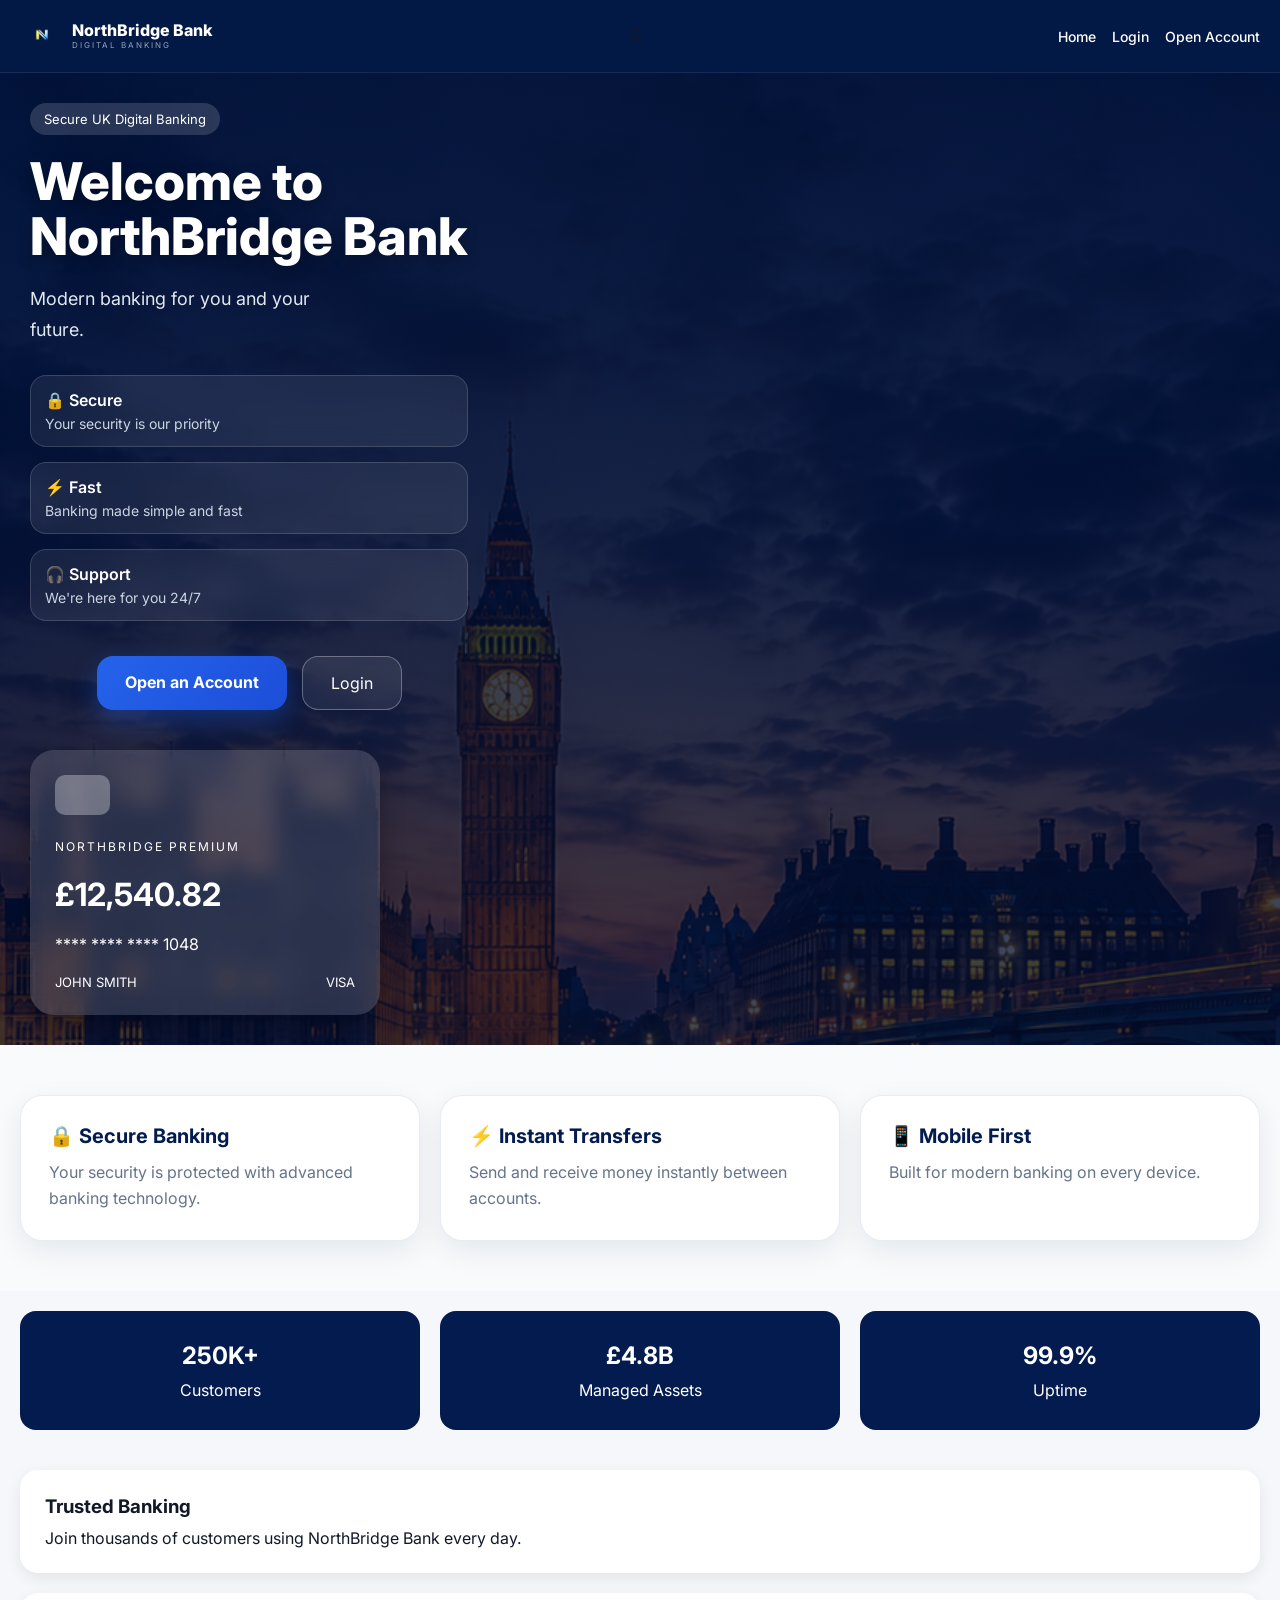
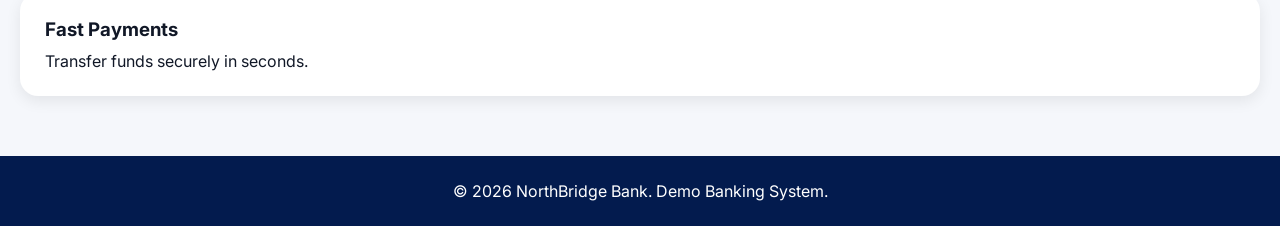
==== index.html @ 13458c26 "Update index.html" ====
<!DOCTYPE html>
<html lang="en">
<head>
    <meta charset="UTF-8">
    <meta name="viewport" content="width=device-width, initial-scale=1.0">
    <title>NorthBridge Bank</title>

    <link rel="preconnect" href="https://fonts.googleapis.com">
    <link rel="preconnect" href="https://fonts.gstatic.com" crossorigin>
    <link href="https://fonts.googleapis.com/css2?family=Inter:wght@300;400;500;600;700;800&display=swap" rel="stylesheet">

    <link rel="stylesheet" href="style.css">
</head>
<body>

<header>
    <nav class="navbar">

    <div class="logo-container">

        <img src="northbridge-icon.PNG" alt="NorthBridge Bank">

        <div class="logo-text">
            <h2>NorthBridge Bank</h2>
            <p>Digital Banking</p>
        </div>

    </div>

    <div class="menu-toggle" onclick="toggleMenu()">

    ☰
</div>

<div class="nav-links">
    <a href="index.html">Home</a>
    <a href="login.html">Login</a>
    <a href="register.html">Open Account</a>
</div>

</nav>
</header>

<section class="hero">

    <div class="hero-content">

    <span class="hero-badge">
        Secure UK Digital Banking
    </span>

    <h1>
        Welcome to<br>
        NorthBridge Bank
    </h1>

    <p>
        Modern banking for you and your future.
    </p>

    <div class="feature-list">

        <div class="feature-item">
            🔒 Secure
            <span>Your security is our priority</span>
        </div>

        <div class="feature-item">
            ⚡ Fast
            <span>Banking made simple and fast</span>
        </div>

        <div class="feature-item">
            🎧 Support
            <span>We're here for you 24/7</span>
        </div>

    </div>

    <div class="hero-buttons">

        <a href="register.html" class="btn-primary">
            Open an Account
        </a>

        <a href="login.html" class="btn-secondary">
            Login
        </a>

    </div>

</div>

    <div class="bank-card-preview">

    <div class="chip"></div>

    <span class="card-type">
        NORTHBRIDGE PREMIUM
    </span>

    <h3>£12,540.82</h3>

    <p>**** **** **** 1048</p>

    <div class="card-bottom">
        <span>JOHN SMITH</span>
        <span>VISA</span>
    </div>

</div>

</section>

<section class="features">

    <div class="card">
        <h3>🔒 Secure Banking</h3>
        <p>Your security is protected with advanced banking technology.</p>
    </div>

    <div class="card">
        <h3>⚡ Instant Transfers</h3>
        <p>Send and receive money instantly between accounts.</p>
    </div>

    <div class="card">
        <h3>📱 Mobile First</h3>
        <p>Built for modern banking on every device.</p>
    </div>

</section>

<section class="stats">

    <div class="stat-box">
        <h2>250K+</h2>
        <p>Customers</p>
    </div>

    <div class="stat-box">
        <h2>£4.8B</h2>
        <p>Managed Assets</p>
    </div>

    <div class="stat-box">
        <h2>99.9%</h2>
        <p>Uptime</p>
    </div>

</section>

<section class="trust-section">

    <div class="trust-card">
        <h3>Trusted Banking</h3>
        <p>
            Join thousands of customers using
            NorthBridge Bank every day.
        </p>
    </div>

    <div class="trust-card">
        <h3>Fast Payments</h3>
        <p>
            Transfer funds securely in seconds.
        </p>
    </div>

</section>

<footer>
    <p>© 2026 NorthBridge Bank. Demo Banking System.</p>
</footer>

    <script>
function toggleMenu() {
    document.querySelector('.nav-links')
        .classList.toggle('active');
}
</script>
</body>
</html>
---- style.css ----
*{
    margin:0;
    padding:0;
    box-sizing:border-box;
    font-family:'Inter', sans-serif;
}

body{
    background:#f5f7fb;
    color:#111827;
}

/* NAVBAR */

.navbar{
    display:flex;
    justify-content:space-between;
    align-items:center;
    padding:14px 20px;
    background:#021845;
    border-bottom:1px solid rgba(255,255,255,.08);
}

.logo-container{
    display:flex;
    align-items:center;
    gap:8px;
}

.logo-container img{
    width:44px;
    height:44px;
    object-fit:contain;
    display:block;
    flex-shrink:0;
}

.logo-text{
    display:flex;
    flex-direction:column;
}

.logo-text h2{
    color:white;
    font-size:16px;
    font-weight:800;
    margin:0;
    line-height:1;
    white-space:nowrap;
}

.logo-text p{
    color:#94a3b8;
    font-size:8px;
    letter-spacing:2px;
    text-transform:uppercase;
    margin-top:2px;
}

.nav-links{
    display:flex;
    gap:16px;
}

.nav-links a{
    color:white;
    text-decoration:none;
    font-size:14px;
    font-weight:500;
}

/* MOBILE */

@media (max-width:768px){

    .navbar{
        flex-direction:row;
        justify-content:space-between;
        align-items:center;
        padding:12px 14px;
    }

    .logo-container{
        gap:8px;
    }

    .logo-container img{
        width:40px;
        height:40px;
    }

    .logo-text h2{
        font-size:16px;
        white-space:nowrap;
        line-height:1;
    }

    .logo-text p{
        display:none;
    }

    .nav-links{
        gap:12px;
    }

    .nav-links a{
        font-size:13px;
    }

    .hero-content h1{
        font-size:32px;
    }

    .hero-buttons{
        flex-direction:column;
    }

    .btn-primary,
    .btn-secondary{
        width:100%;
    }
}

/* HERO */

.hero{
    min-height:100vh;

    background:
    linear-gradient(
        rgba(2,12,45,.82),
        rgba(2,12,45,.75)
    ),
    url("london-bg.PNG");

    background-size:cover;
    background-position:center;
    background-repeat:no-repeat;

    display:flex;
    flex-direction:column;
    justify-content:center;
    align-items:flex-start;

    padding:30px;

    position:relative;
}

.hero-content{
    max-width:600px;
}

.hero-content h1{
    color:white;
    font-size:52px;
    line-height:1.05;
    font-weight:800;
    margin-bottom:20px;
    text-shadow:0 4px 15px rgba(0,0,0,.3);
}

.hero-content p{
    color:#e2e8f0;
    font-size:18px;
    line-height:1.7;
    max-width:320px;
    margin-bottom:30px;
}

.hero-buttons{
    display:flex;
    justify-content:center;
    gap:15px;
}

.btn-primary{
    background:linear-gradient(
        135deg,
        #2563eb,
        #1d4ed8
    );

    color:white;
    text-decoration:none;

    padding:16px 28px;

    border-radius:16px;

    font-weight:700;

    box-shadow:
    0 10px 25px rgba(37,99,235,.35);
}

.btn-secondary{
    border:1px solid rgba(255,255,255,.3);

    backdrop-filter:blur(12px);

    background:rgba(255,255,255,.08);

    color:white;

    text-decoration:none;

    padding:16px 28px;

    border-radius:16px;
}

/* FEATURES */

.features{
    display:grid;
    grid-template-columns:repeat(auto-fit,minmax(250px,1fr));
    gap:20px;
    padding:50px 20px;
    background:#f8fafc;
}

.card{
    background:white;
    padding:28px;
    border-radius:22px;

    box-shadow:
    0 10px 30px rgba(15,23,42,.08);

    transition:all .3s ease;

    border:1px solid rgba(226,232,240,.8);
}

.card:hover{
    transform:translateY(-6px);

    box-shadow:
    0 20px 40px rgba(15,23,42,.12);
}

.card h3{
    margin-bottom:12px;
    font-size:20px;
    color:#031b4e;
}

.card p{
    color:#64748b;
    line-height:1.6;
}

/* STATS */

.stats{
    display:grid;
    grid-template-columns:repeat(auto-fit,minmax(180px,1fr));
    gap:20px;
    padding:20px;
}

.stat-box{
    background:#031b4e;
    color:white;
    text-align:center;
    padding:30px;
    border-radius:16px;
}

.stat-box h2{
    margin-bottom:10px;
}

/* FOOTER */

footer{
    margin-top:40px;
    text-align:center;
    padding:25px;
    background:#031b4e;
    color:white;
}

/* MOBILE */

@media(max-width:768px){

    .hero-content h1{
        font-size:32px;
    }

    .hero-buttons{
        flex-direction:column;
    }

    .btn-primary,
    .btn-secondary{
        width:100%;
    }

    .nav-links{
        gap:18px;
    }

    .nav-links a{
        font-size:14px;
    }
}
/* LOGIN PAGE */

.login-page{
    min-height:100vh;
    background:linear-gradient(
        180deg,
        #031b4e 0%,
        #082567 100%
    );
    padding:30px 20px;
}

.brand-section{
    color:white;
    margin-top:40px;
    margin-bottom:40px;
}

.brand-section h1{
    font-size:38px;
    font-weight:700;
}

.brand-section p{
    margin-top:10px;
    color:#cbd5e1;
}

.login-card{
    background:white;
    border-radius:30px 30px 0 0;
    padding:30px;
    min-height:70vh;
}

.login-card h2{
    font-size:30px;
    margin-bottom:5px;
}

.login-card span{
    color:#64748b;
}

.input-box{
    margin-top:25px;
}

.input-box label{
    display:block;
    margin-bottom:8px;
    font-weight:600;
}

.input-box input{
    width:100%;
    padding:15px;
    border:1px solid #dbeafe;
    border-radius:14px;
    font-size:15px;
}

.input-box input:focus{
    outline:none;
    border-color:#2563eb;
}

.forgot-link{
    display:block;
    text-align:right;
    margin-top:12px;
    text-decoration:none;
    color:#2563eb;
    font-size:14px;
}

button{
    width:100%;
    margin-top:25px;
    padding:16px;
    border:none;
    border-radius:14px;
    background:#031b4e;
    color:white;
    font-size:16px;
    font-weight:600;
}

.divider{
    text-align:center;
    margin:25px 0;
    color:#94a3b8;
}

.create-account{
    display:block;
    text-align:center;
    text-decoration:none;
    border:2px solid #031b4e;
    color:#031b4e;
    padding:15px;
    border-radius:14px;
    font-weight:600;
}
/* REGISTER PAGE */

.register-page{
    min-height:100vh;
    background:linear-gradient(
        180deg,
        #031b4e 0%,
        #082567 100%
    );
    padding:25px;
}

.register-header{
    color:white;
    margin-top:40px;
    margin-bottom:30px;
}

.register-header h1{
    font-size:34px;
    margin-bottom:10px;
}

.register-header p{
    color:#cbd5e1;
}

.register-card{
    background:white;
    border-radius:30px 30px 0 0;
    padding:30px;
}

.steps{
    display:flex;
    align-items:center;
    justify-content:center;
    margin-bottom:30px;
}

.step{
    width:38px;
    height:38px;
    border-radius:50%;
    border:2px solid #cbd5e1;
    display:flex;
    align-items:center;
    justify-content:center;
    font-weight:600;
    color:#64748b;
}

.step.active{
    background:#031b4e;
    color:white;
    border:none;
}

.line{
    width:40px;
    height:2px;
    background:#cbd5e1;
}

.register-card h2{
    margin-bottom:25px;
}

.register-card .input-box{
    margin-bottom:18px;
}

.register-card .input-box label{
    display:block;
    margin-bottom:8px;
    font-weight:600;
}

.register-card .input-box input{
    width:100%;
    padding:15px;
    border:1px solid #dbeafe;
    border-radius:14px;
    font-size:15px;
}

.register-card .input-box input:focus{
    outline:none;
    border-color:#2563eb;
}

.register-card button{
    width:100%;
    padding:16px;
    border:none;
    border-radius:14px;
    background:#031b4e;
    color:white;
    font-size:16px;
    font-weight:600;
    margin-top:10px;
}

.secure-box{
    margin-top:20px;
    padding:15px;
    background:#eff6ff;
    border-radius:12px;
    color:#1e40af;
    font-size:14px;
}

.login-link{
    text-align:center;
    margin-top:25px;
}

.login-link a{
    color:#031b4e;
    text-decoration:none;
    font-weight:600;
}
/* DASHBOARD */

.dashboard{
    min-height:100vh;
    background:#f5f7fb;
    padding:20px;
}

.top-bar{
    display:flex;
    justify-content:space-between;
    align-items:center;
    margin-bottom:25px;
}

.welcome{
    color:#64748b;
    font-size:14px;
}

.profile{
    width:50px;
    height:50px;
    border-radius:50%;
    background:#031b4e;
    color:white;
    display:flex;
    align-items:center;
    justify-content:center;
    font-weight:bold;
}

.balance-card{
    background:linear-gradient(
        135deg,
        #031b4e,
        #0b3d91
    );
    color:white;
    padding:25px;
    border-radius:24px;
    margin-bottom:25px;
    box-shadow:0 10px 25px rgba(0,0,0,0.15);
}

.balance-card p{
    opacity:0.8;
}

.balance-card h1{
    margin:10px 0;
    font-size:38px;
}

.balance-card span{
    opacity:0.8;
}

.actions{
    display:grid;
    grid-template-columns:repeat(4,1fr);
    gap:12px;
    margin-bottom:30px;
}

.action-card{
    background:white;
    border-radius:18px;
    padding:15px;
    text-align:center;
    box-shadow:0 4px 12px rgba(0,0,0,0.08);
    font-size:22px;
}

.action-card p{
    margin-top:8px;
    font-size:12px;
}

.section-title{
    margin-bottom:15px;
}

.transaction{
    background:white;
    padding:18px;
    border-radius:18px;
    display:flex;
    justify-content:space-between;
    align-items:center;
    margin-bottom:12px;
    box-shadow:0 4px 12px rgba(0,0,0,0.05);
}

.transaction span{
    color:#64748b;
    font-size:13px;
}

.positive{
    color:#16a34a;
    font-weight:700;
}

.negative{
    color:#dc2626;
    font-weight:700;
}

.insight-card{
    background:white;
    padding:20px;
    border-radius:18px;
    margin-top:10px;
    box-shadow:0 4px 12px rgba(0,0,0,0.05);
    color:#334155;
}
/* PREMIUM HERO */

.hero{
    flex-direction:column;
    gap:40px;
}

.hero-badge{
    display:inline-block;
    padding:8px 14px;
    background:rgba(255,255,255,0.15);
    color:white;
    border-radius:20px;
    margin-bottom:20px;
    font-size:13px;
}

.bank-card-preview{
    width:100%;
    max-width:350px;
    background:rgba(255,255,255,0.15);
    backdrop-filter:blur(10px);
    border-radius:24px;
    padding:25px;
    color:white;
    box-shadow:0 10px 25px rgba(0,0,0,0.25);
}

.chip{
    width:55px;
    height:40px;
    border-radius:10px;
    background:rgba(255,255,255,0.3);
    margin-bottom:20px;
}

.card-type{
    font-size:12px;
    letter-spacing:2px;
}

.bank-card-preview h3{
    margin:20px 0;
    font-size:32px;
}

.bank-card-preview p{
    color:white;
}

.card-bottom{
    display:flex;
    justify-content:space-between;
    margin-top:20px;
    font-size:13px;
}

/* TRUST SECTION */

.trust-section{
    padding:20px;
    display:grid;
    gap:20px;
}

.trust-card{
    background:white;
    padding:25px;
    border-radius:18px;
    box-shadow:0 5px 15px rgba(0,0,0,0.08);
}

.trust-card h3{
    margin-bottom:10px;
}
/* HERO FEATURE LIST */

.feature-list{
    margin-bottom:35px;
}

.feature-item{
    background:rgba(255,255,255,.08);

    backdrop-filter:blur(10px);

    border:1px solid rgba(255,255,255,.15);

    padding:14px;

    border-radius:16px;

    margin-bottom:15px;

    color:white;

    font-weight:600;
}

.feature-item span{
    display:block;

    margin-top:5px;

    color:#cbd5e1;

    font-size:14px;

    font-weight:400;
}
/* LOGO */

.logo{
    display:flex;
    align-items:center;
    gap:12px;
}

.logo img{
    width:42px;
    height:42px;
    object-fit:contain;
    border-radius:8px;
}

.logo span{
    color:white;
    font-size:24px;
    font-weight:700;
    letter-spacing:-0.5px;
}

/* MOBILE LOGO */

@media(max-width:768px){

    .logo{
        justify-content:center;
    }

    .logo img{
        width:36px;
        height:36px;
    }

    .logo span{
        font-size:20px;
    }
}
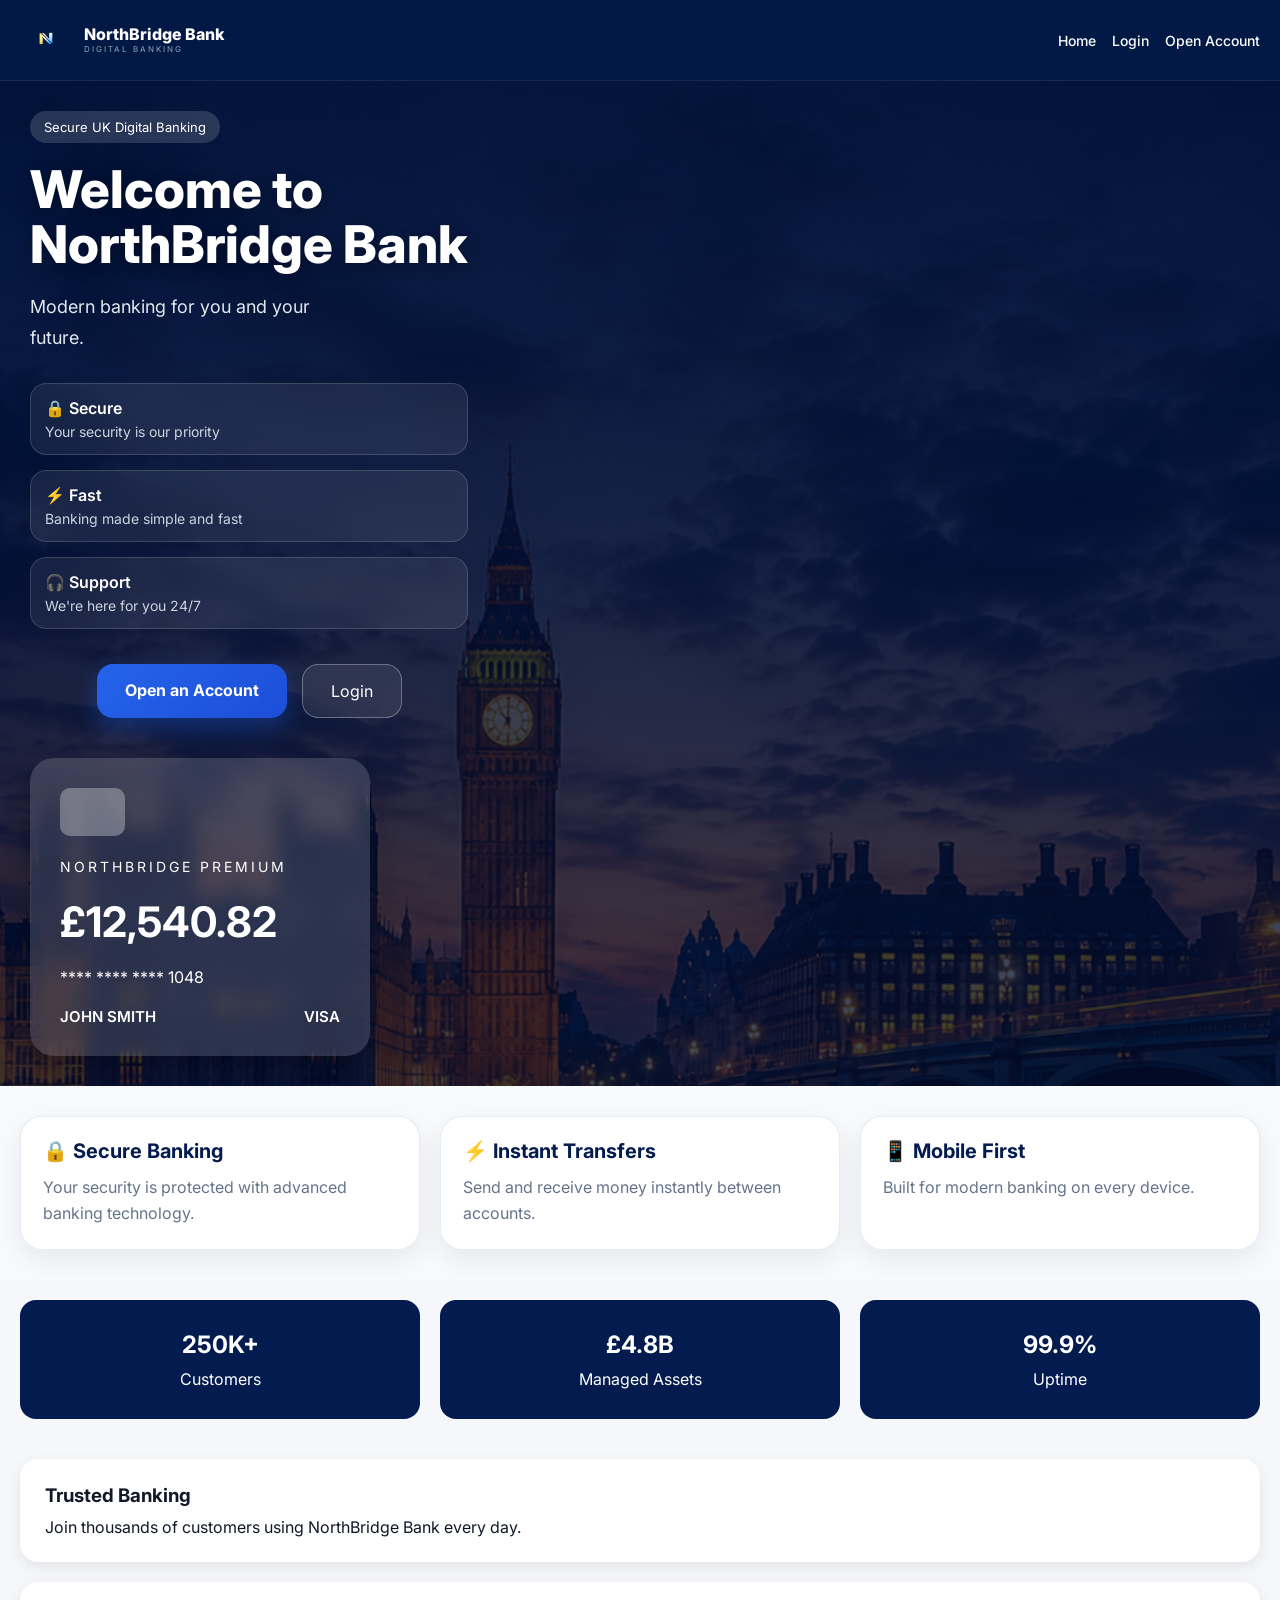
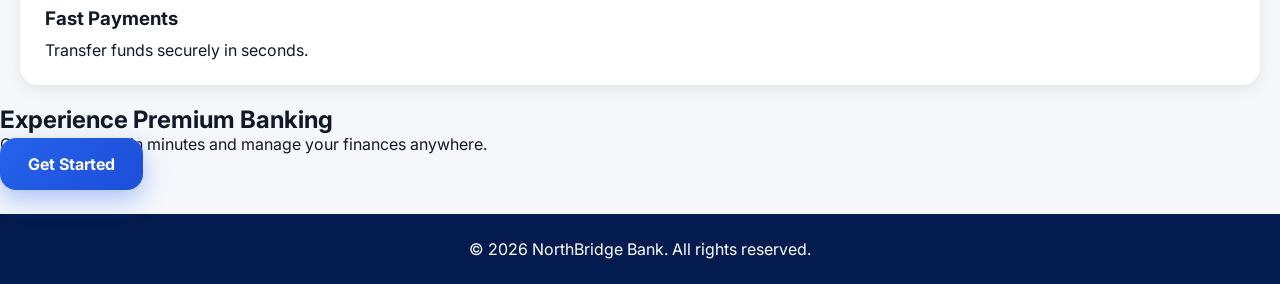
==== commit 53ea44fe: "Update index.html" ====
--- a/index.html
+++ b/index.html
@@ -149,7 +149,6 @@
     </div>
 
 </section>
-
 <section class="trust-section">
 
     <div class="trust-card">
@@ -169,8 +168,22 @@
 
 </section>
 
+<section class="cta">
+
+    <h2>Experience Premium Banking</h2>
+
+    <p>
+        Open an account in minutes and manage your finances anywhere.
+    </p>
+
+    <a href="register.html" class="btn-primary">
+        Get Started
+    </a>
+
+</section>
+
 <footer>
-    <p>© 2026 NorthBridge Bank. Demo Banking System.</p>
+    <p>© 2026 NorthBridge Bank. All rights reserved.</p>
 </footer>
 
     <script>
--- a/style.css
+++ b/style.css
@@ -19,17 +19,18 @@
     padding:14px 20px;
     background:#021845;
     border-bottom:1px solid rgba(255,255,255,.08);
+    position:relative;
 }
 
 .logo-container{
     display:flex;
     align-items:center;
-    gap:8px;
+    gap:12px;
 }
 
 .logo-container img{
-    width:44px;
-    height:44px;
+    width:52px;
+    height:52px;
     object-fit:contain;
     display:block;
     flex-shrink:0;
@@ -81,12 +82,12 @@
     }
 
     .logo-container{
-        gap:8px;
+        gap:12px;
     }
 
     .logo-container img{
-        width:40px;
-        height:40px;
+        width:56px;
+        height:56px;
     }
 
     .logo-text h2{
@@ -216,13 +217,13 @@
     display:grid;
     grid-template-columns:repeat(auto-fit,minmax(250px,1fr));
     gap:20px;
-    padding:50px 20px;
+    padding:30px 20px;
     background:#f8fafc;
 }
 
 .card{
     background:white;
-    padding:28px;
+    padding:22px;
     border-radius:22px;
 
     box-shadow:
@@ -669,31 +670,31 @@
 
 .bank-card-preview{
     width:100%;
-    max-width:350px;
+    max-width:340px;
     background:rgba(255,255,255,0.15);
     backdrop-filter:blur(10px);
     border-radius:24px;
-    padding:25px;
+    padding:30px;
     color:white;
     box-shadow:0 10px 25px rgba(0,0,0,0.25);
 }
 
 .chip{
-    width:55px;
-    height:40px;
+    width:65px;
+    height:48px;
     border-radius:10px;
     background:rgba(255,255,255,0.3);
     margin-bottom:20px;
 }
 
 .card-type{
-    font-size:12px;
-    letter-spacing:2px;
+    font-size:14px;
+    letter-spacing:3px;
 }
 
 .bank-card-preview h3{
     margin:20px 0;
-    font-size:32px;
+    font-size:42px;
 }
 
 .bank-card-preview p{
@@ -704,7 +705,8 @@
     display:flex;
     justify-content:space-between;
     margin-top:20px;
-    font-size:13px;
+    font-size:15px;
+    font-weight:600;
 }
 
 /* TRUST SECTION */
@@ -800,3 +802,50 @@
     }
 }
 
+.menu-toggle{
+    display:none;
+    color:white;
+    font-size:28px;
+    cursor:pointer;
+}
+
+
+
+@media(max-width:768px){
+
+    .menu-toggle{
+        display:block;
+        color:white;
+        font-size:32px;
+        cursor:pointer;
+    }
+
+    .nav-links{
+        display:none;
+        flex-direction:column;
+
+        position:absolute;
+        top:75px;
+        right:15px;
+
+        background:#021845;
+
+        padding:16px;
+
+        border-radius:12px;
+
+        min-width:180px;
+
+        box-shadow:0 10px 25px rgba(0,0,0,.25);
+
+        z-index:999;
+    }
+
+    .nav-links.active{
+        display:flex;
+    }
+
+    .nav-links a{
+        padding:10px 0;
+    }
+}
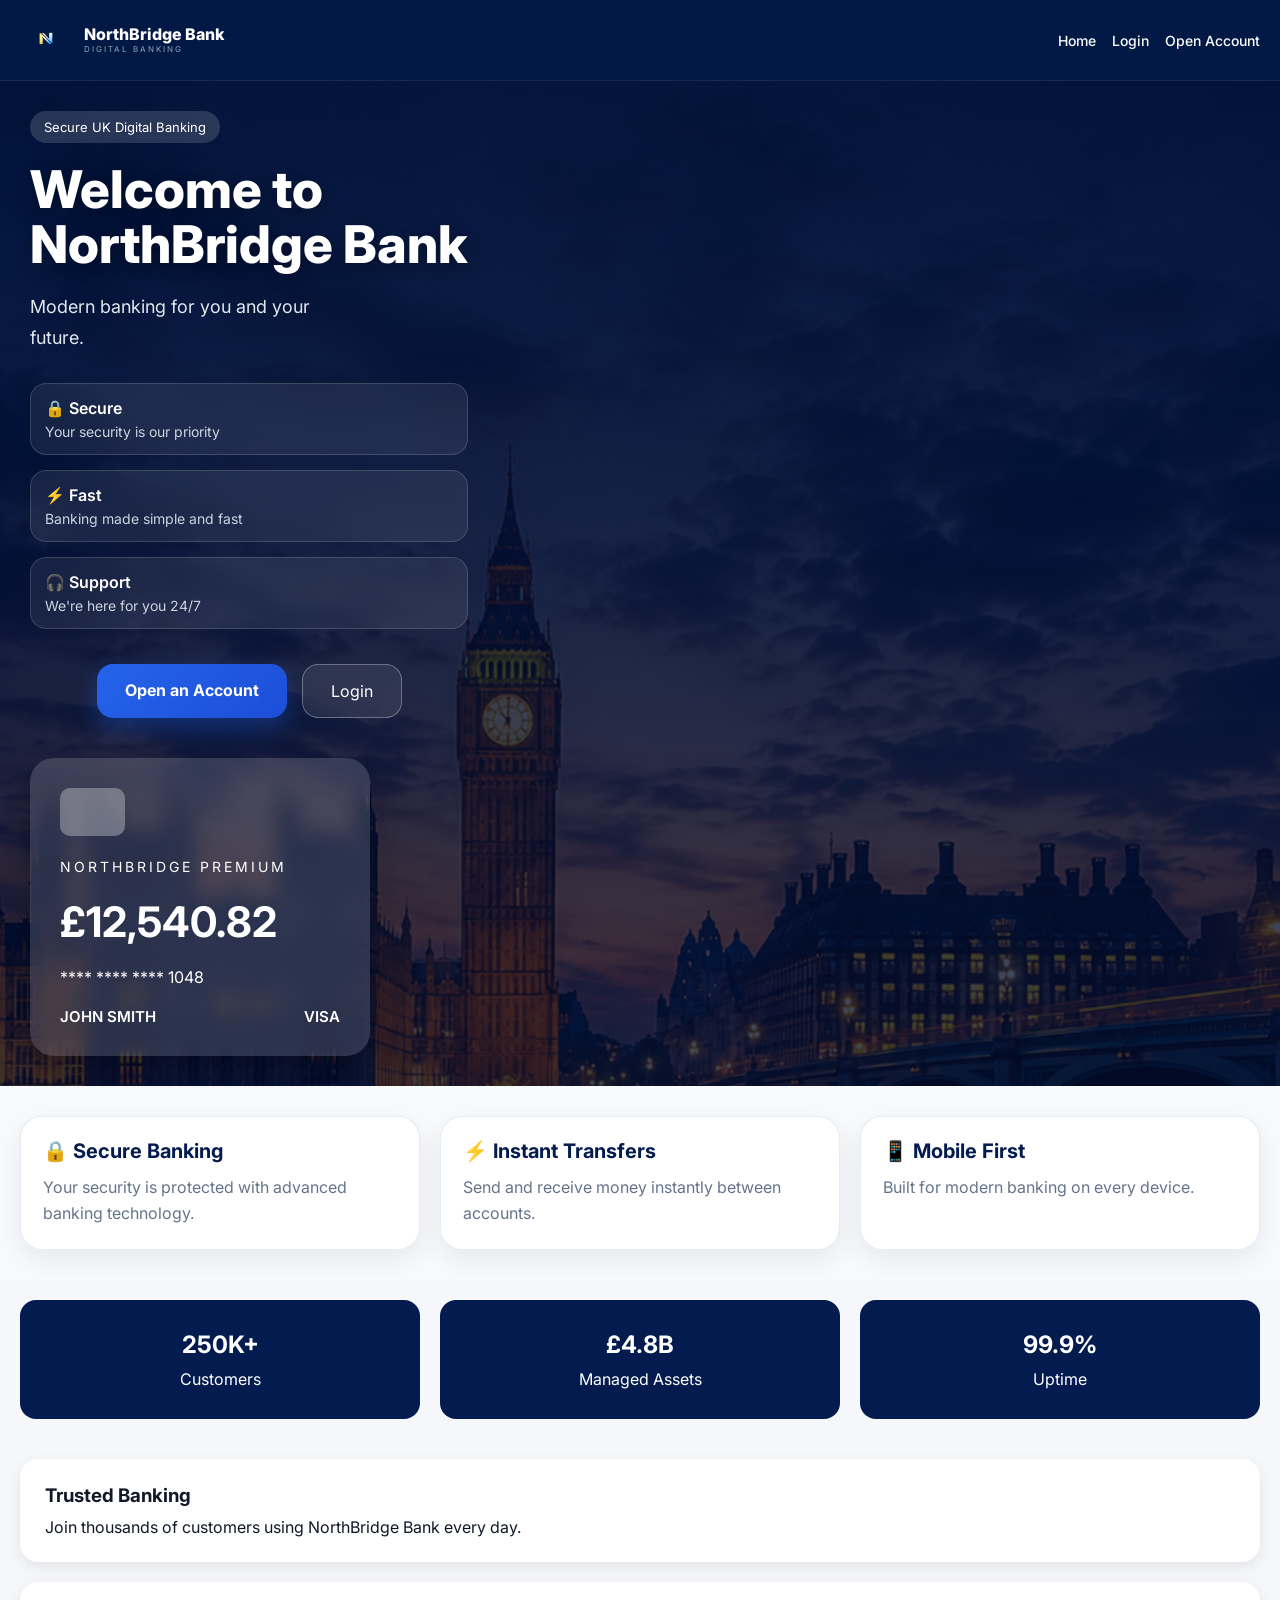
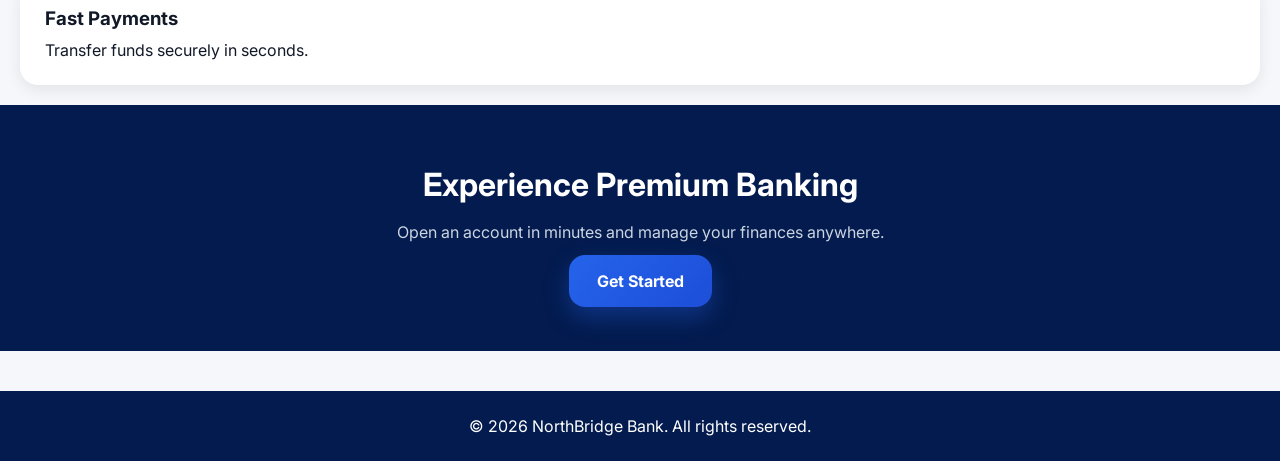
==== commit 68c3b714: "Update index.html" ====
--- a/index.html
+++ b/index.html
@@ -3,7 +3,7 @@
 <head>
     <meta charset="UTF-8">
     <meta name="viewport" content="width=device-width, initial-scale=1.0">
-    <title>NorthBridge Bank</title>
+    <title>Scarborough,North Yorkshire </title>
 
     <link rel="preconnect" href="https://fonts.googleapis.com">
     <link rel="preconnect" href="https://fonts.gstatic.com" crossorigin>
--- a/style.css
+++ b/style.css
@@ -566,6 +566,20 @@
     font-weight:bold;
 }
 
+.profile-area{
+    display:flex;
+    flex-direction:column;
+    align-items:center;
+    gap:8px;
+}
+
+.logout-btn{
+    text-decoration:none;
+    font-size:12px;
+    color:#dc2626;
+    font-weight:600;
+}
+
 .balance-card{
     background:linear-gradient(
         135deg,
@@ -849,3 +863,581 @@
         padding:10px 0;
     }
 }
+
+.cta{
+    background:#031b4e;
+    color:white;
+    text-align:center;
+    padding:60px 20px;
+}
+
+.cta h2{
+    font-size:32px;
+    margin-bottom:15px;
+}
+
+.cta p{
+    color:#cbd5e1;
+    max-width:500px;
+    margin:0 auto 25px;
+    line-height:1.7;
+}
+.action-card{
+    background:white;
+    border-radius:18px;
+    padding:15px;
+    text-align:center;
+    box-shadow:0 4px 12px rgba(0,0,0,0.08);
+    font-size:22px;
+    text-decoration:none;
+    color:#111827;
+}
+/* TRANSFER PAGE */
+
+.transfer-page{
+    min-height:100vh;
+    background:#f5f7fb;
+    padding:20px;
+}
+
+.transfer-header{
+    margin-bottom:25px;
+}
+
+.transfer-header h1{
+    font-size:32px;
+    color:#031b4e;
+    margin-top:15px;
+}
+
+.transfer-header p{
+    color:#64748b;
+    margin-top:8px;
+}
+
+.back-btn{
+    text-decoration:none;
+    color:#031b4e;
+    font-weight:600;
+}
+
+.transfer-card{
+    background:white;
+    padding:25px;
+    border-radius:24px;
+    box-shadow:0 10px 25px rgba(0,0,0,0.08);
+}
+
+.transfer-btn{
+    width:100%;
+    margin-top:25px;
+    padding:18px;
+    border:none;
+    border-radius:16px;
+
+    background:linear-gradient(
+        135deg,
+        #031b4e,
+        #0b3d91
+    );
+
+    color:white;
+    font-size:16px;
+    font-weight:700;
+
+    box-shadow:
+    0 10px 25px rgba(3,27,78,.25);
+}
+.deposit-select{
+    width:100%;
+    padding:15px;
+    border:1px solid #dbeafe;
+    border-radius:14px;
+    font-size:15px;
+    background:white;
+}
+
+.deposit-select:focus{
+    outline:none;
+    border-color:#2563eb;
+}
+/* WITHDRAW PAGE */
+
+.withdraw-btn{
+    width:100%;
+    margin-top:25px;
+    padding:18px;
+    border:none;
+    border-radius:16px;
+
+    background:linear-gradient(
+        135deg,
+        #dc2626,
+        #b91c1c
+    );
+
+    color:white;
+    font-size:16px;
+    font-weight:700;
+
+    box-shadow:
+    0 10px 25px rgba(220,38,38,.25);
+}
+
+.withdraw-notice{
+    margin-top:20px;
+    padding:15px;
+    border-radius:14px;
+
+    background:#fef2f2;
+
+    color:#b91c1c;
+
+    font-size:14px;
+}
+/* STATEMENT PAGE */
+
+.statement-page{
+    min-height:100vh;
+    background:#f5f7fb;
+    padding:20px;
+}
+
+.statement-card{
+    background:white;
+    padding:25px;
+    border-radius:24px;
+    margin-top:20px;
+
+    box-shadow:
+    0 10px 25px rgba(0,0,0,.08);
+}
+
+.statement-top{
+    display:flex;
+    flex-direction:column;
+    gap:15px;
+    margin-bottom:25px;
+}
+
+.statement-search,
+.statement-filter{
+    width:100%;
+    padding:15px;
+    border:1px solid #dbeafe;
+    border-radius:14px;
+    font-size:15px;
+    background:white;
+}
+
+.statement-search:focus,
+.statement-filter:focus{
+    outline:none;
+    border-color:#2563eb;
+}
+
+.statement-title{
+    margin-bottom:20px;
+    color:#031b4e;
+}
+
+.download-btn{
+    width:100%;
+    margin-top:25px;
+    padding:18px;
+    border:none;
+    border-radius:16px;
+
+    background:linear-gradient(
+        135deg,
+        #031b4e,
+        #0b3d91
+    );
+
+    color:white;
+    font-size:16px;
+    font-weight:700;
+
+    box-shadow:
+    0 10px 25px rgba(3,27,78,.25);
+}
+/* PROFILE PAGE */
+
+.profile-page{
+    min-height:100vh;
+    background:#f5f7fb;
+    padding:20px;
+}
+
+.profile-card{
+    background:linear-gradient(
+        135deg,
+        #031b4e,
+        #0b3d91
+    );
+
+    color:white;
+    text-align:center;
+
+    padding:30px;
+    border-radius:24px;
+
+    box-shadow:
+    0 10px 25px rgba(3,27,78,.25);
+
+    margin-bottom:20px;
+}
+
+.profile-avatar{
+    width:90px;
+    height:90px;
+
+    border-radius:50%;
+
+    background:white;
+    color:#031b4e;
+
+    display:flex;
+    align-items:center;
+    justify-content:center;
+
+    font-size:36px;
+    font-weight:800;
+
+    margin:0 auto 15px;
+}
+
+.profile-status{
+    color:#cbd5e1;
+    margin-top:8px;
+}
+
+.details-card{
+    background:white;
+
+    border-radius:24px;
+
+    padding:25px;
+
+    box-shadow:
+    0 10px 25px rgba(0,0,0,.08);
+}
+
+.detail-row{
+    display:flex;
+    justify-content:space-between;
+    align-items:center;
+
+    padding:16px 0;
+
+    border-bottom:1px solid #e2e8f0;
+}
+
+.detail-row:last-child{
+    border-bottom:none;
+}
+
+.detail-row span{
+    color:#64748b;
+    font-size:14px;
+}
+
+.detail-row strong{
+    color:#031b4e;
+    text-align:right;
+}
+
+.profile-btn{
+    width:100%;
+
+    margin-top:20px;
+
+    padding:18px;
+
+    border:none;
+
+    border-radius:16px;
+
+    background:linear-gradient(
+        135deg,
+        #031b4e,
+        #0b3d91
+    );
+
+    color:white;
+
+    font-size:16px;
+
+    font-weight:700;
+
+    box-shadow:
+    0 10px 25px rgba(3,27,78,.25);
+}
+/* CARDS PAGE */
+
+.cards-page{
+    min-height:100vh;
+    background:#f5f7fb;
+    padding:20px;
+}
+
+.premium-card{
+
+    background:linear-gradient(
+        135deg,
+        #031b4e,
+        #0b3d91
+    );
+
+    color:white;
+
+    padding:30px;
+
+    border-radius:28px;
+
+    margin-top:20px;
+
+    box-shadow:
+    0 15px 35px rgba(3,27,78,.25);
+}
+
+.card-brand{
+    font-size:12px;
+    letter-spacing:3px;
+    opacity:.9;
+}
+
+.card-chip{
+    width:60px;
+    height:45px;
+
+    background:rgba(255,255,255,.3);
+
+    border-radius:10px;
+
+    margin:25px 0;
+}
+
+.premium-card h2{
+    letter-spacing:3px;
+    margin-bottom:25px;
+}
+
+.card-info{
+    display:flex;
+    justify-content:space-between;
+    margin-top:20px;
+}
+
+.card-info small{
+    color:#cbd5e1;
+}
+
+.card-info p{
+    margin-top:5px;
+    font-weight:600;
+}
+
+.visa-logo{
+    text-align:right;
+    margin-top:25px;
+    font-size:24px;
+    font-weight:800;
+}
+
+.card-options{
+    margin-top:25px;
+
+    display:grid;
+
+    grid-template-columns:repeat(2,1fr);
+
+    gap:15px;
+}
+
+.option-card{
+
+    background:white;
+
+    padding:20px;
+
+    border-radius:18px;
+
+    text-align:center;
+
+    font-weight:600;
+
+    color:#031b4e;
+
+    box-shadow:
+    0 5px 15px rgba(0,0,0,.08);
+}
+
+@media(max-width:768px){
+
+    .card-options{
+        grid-template-columns:1fr;
+    }
+
+    .premium-card h2{
+        font-size:22px;
+    }
+}
+/* NOTIFICATIONS PAGE */
+
+.notifications-page{
+    min-height:100vh;
+    background:#f5f7fb;
+    padding:20px;
+}
+
+.notification-card{
+
+    background:white;
+
+    border-radius:20px;
+
+    padding:20px;
+
+    margin-bottom:15px;
+
+    display:flex;
+
+    gap:15px;
+
+    align-items:flex-start;
+
+    box-shadow:
+    0 5px 15px rgba(0,0,0,.08);
+
+    transition:.3s;
+}
+
+.notification-card:hover{
+    transform:translateY(-3px);
+}
+
+.notification-icon{
+
+    width:55px;
+    height:55px;
+
+    border-radius:50%;
+
+    background:#eff6ff;
+
+    display:flex;
+
+    align-items:center;
+
+    justify-content:center;
+
+    font-size:24px;
+
+    flex-shrink:0;
+}
+
+.notification-card h3{
+    color:#031b4e;
+    margin-bottom:6px;
+}
+
+.notification-card p{
+    color:#64748b;
+    margin-bottom:8px;
+    line-height:1.5;
+}
+
+.notification-card span{
+    font-size:13px;
+    color:#94a3b8;
+}
+/* SETTINGS PAGE */
+
+.settings-page{
+    min-height:100vh;
+    background:#f5f7fb;
+    padding:20px;
+}
+
+.settings-card{
+
+    background:white;
+
+    border-radius:24px;
+
+    padding:20px;
+
+    margin-bottom:20px;
+
+    box-shadow:
+    0 5px 15px rgba(0,0,0,.08);
+}
+
+.setting-item{
+
+    display:flex;
+
+    justify-content:space-between;
+
+    align-items:center;
+
+    padding:18px 0;
+
+    border-bottom:1px solid #e2e8f0;
+
+    color:#031b4e;
+
+    font-weight:600;
+}
+
+.setting-item:last-child{
+    border-bottom:none;
+}
+
+.security-score{
+
+    text-align:center;
+
+    padding:20px 0;
+}
+
+.security-score h1{
+
+    font-size:48px;
+
+    color:#16a34a;
+
+    margin-bottom:10px;
+}
+
+.security-score p{
+
+    color:#64748b;
+}
+
+.logout-btn{
+
+    width:100%;
+
+    padding:18px;
+
+    border:none;
+
+    border-radius:16px;
+
+    background:linear-gradient(
+        135deg,
+        #dc2626,
+        #b91c1c
+    );
+
+    color:white;
+
+    font-size:16px;
+
+    font-weight:700;
+
+    box-shadow:
+    0 10px 25px rgba(220,38,38,.25);
+}
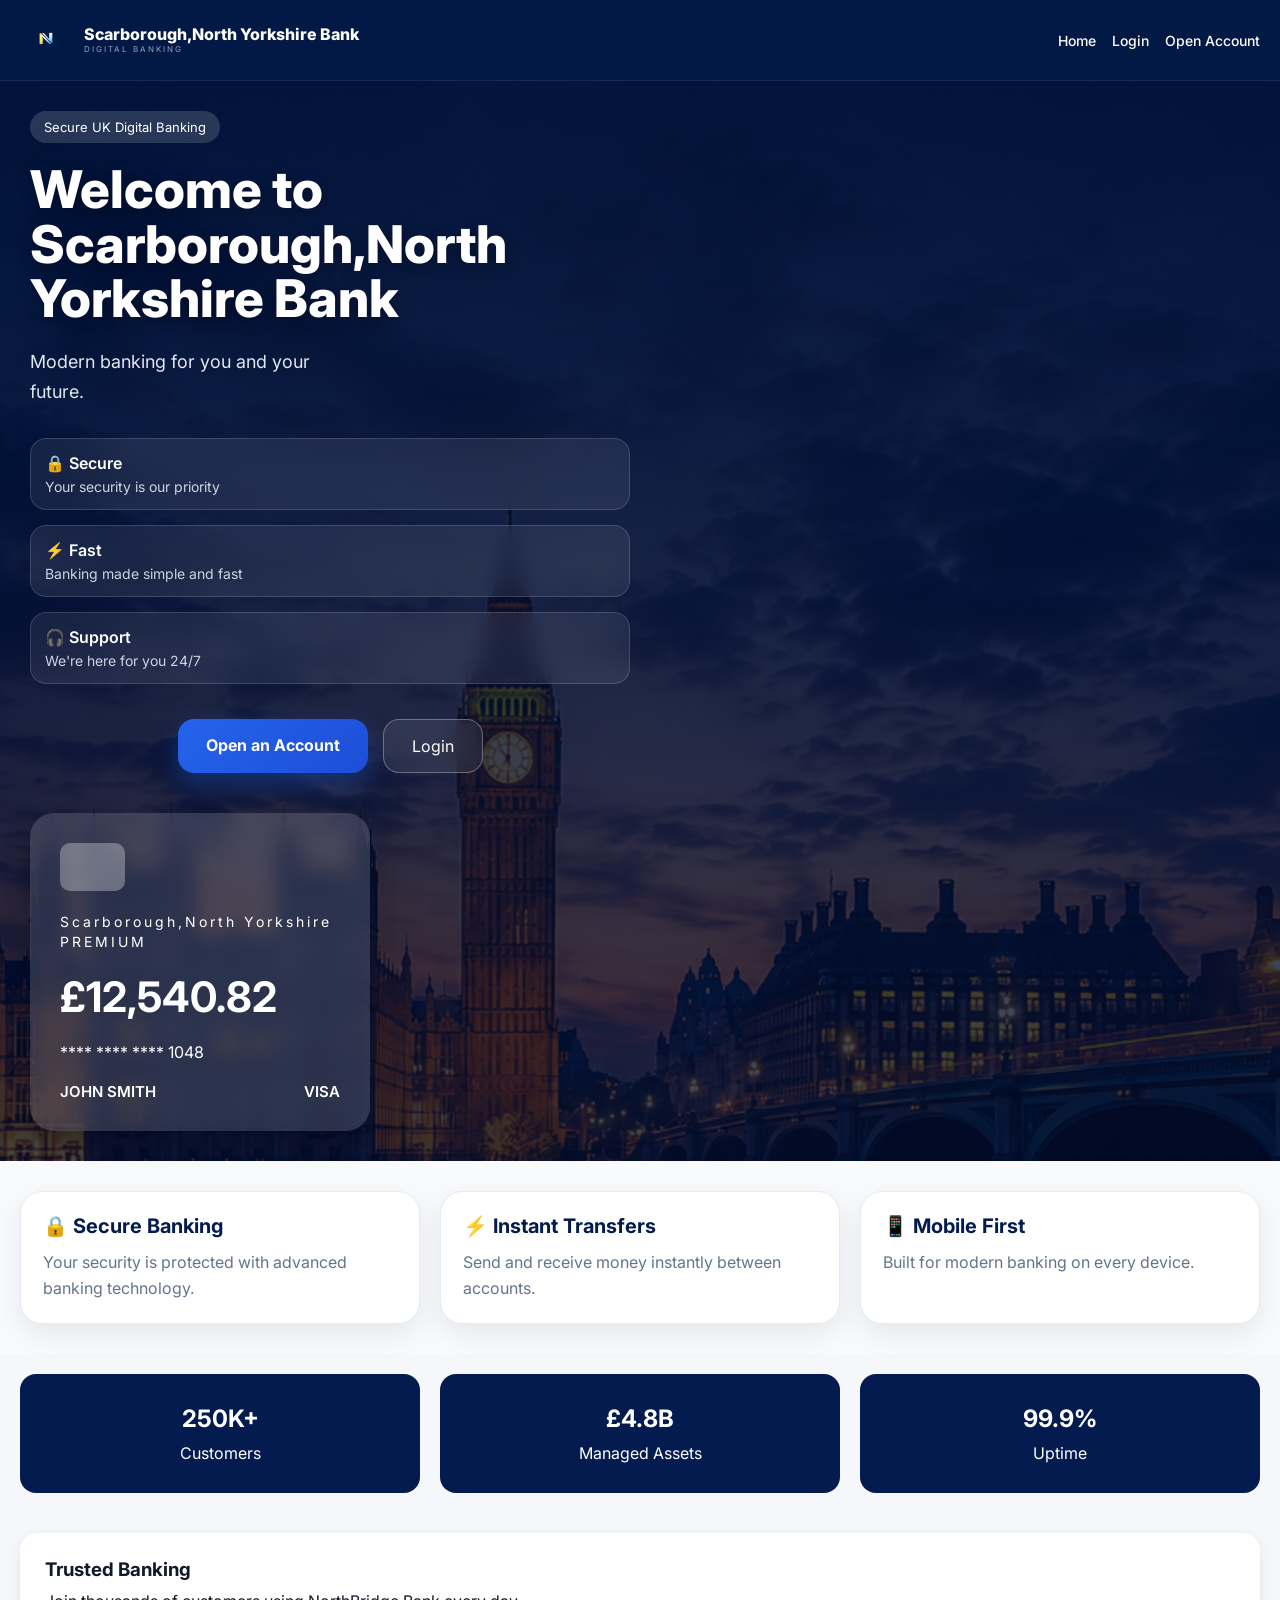
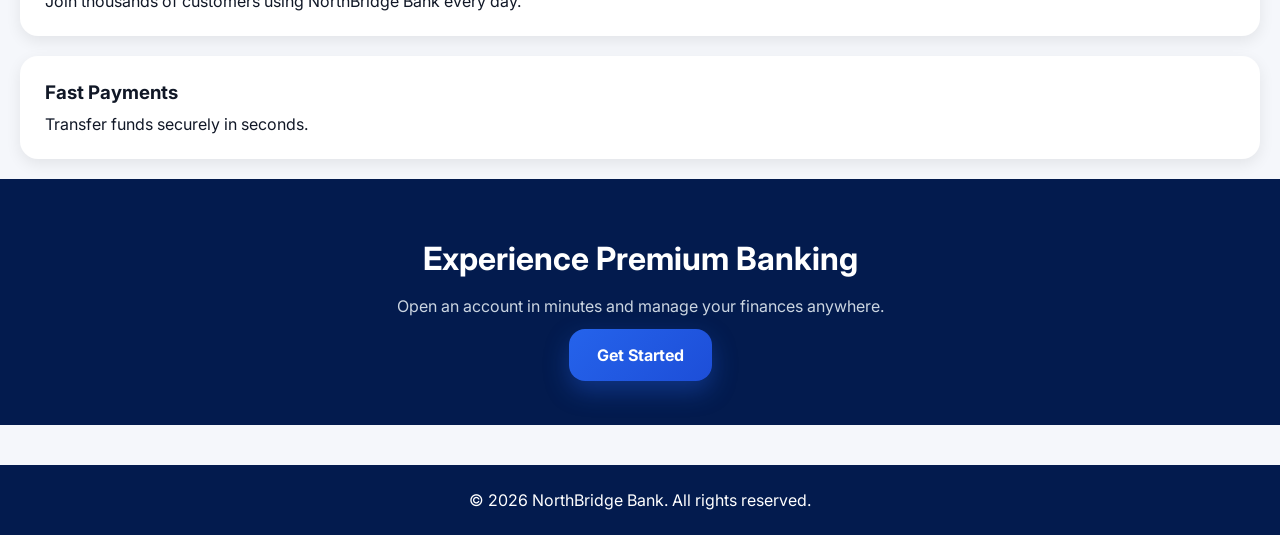
==== commit 0c5785f8: "Update index.html" ====
--- a/index.html
+++ b/index.html
@@ -3,7 +3,7 @@
 <head>
     <meta charset="UTF-8">
     <meta name="viewport" content="width=device-width, initial-scale=1.0">
-    <title>Scarborough,North Yorkshire </title>
+    <title>Scarborough,North Yorkshire Bank</title>
 
     <link rel="preconnect" href="https://fonts.googleapis.com">
     <link rel="preconnect" href="https://fonts.gstatic.com" crossorigin>
@@ -21,7 +21,7 @@
         <img src="northbridge-icon.PNG" alt="NorthBridge Bank">
 
         <div class="logo-text">
-            <h2>NorthBridge Bank</h2>
+            <h2>Scarborough,North Yorkshire Bank </h2>
             <p>Digital Banking</p>
         </div>
 
@@ -51,7 +51,7 @@
 
     <h1>
         Welcome to<br>
-        NorthBridge Bank
+        Scarborough,North Yorkshire Bank
     </h1>
 
     <p>
@@ -96,7 +96,7 @@
     <div class="chip"></div>
 
     <span class="card-type">
-        NORTHBRIDGE PREMIUM
+        Scarborough,North Yorkshire  PREMIUM
     </span>
 
     <h3>£12,540.82</h3>
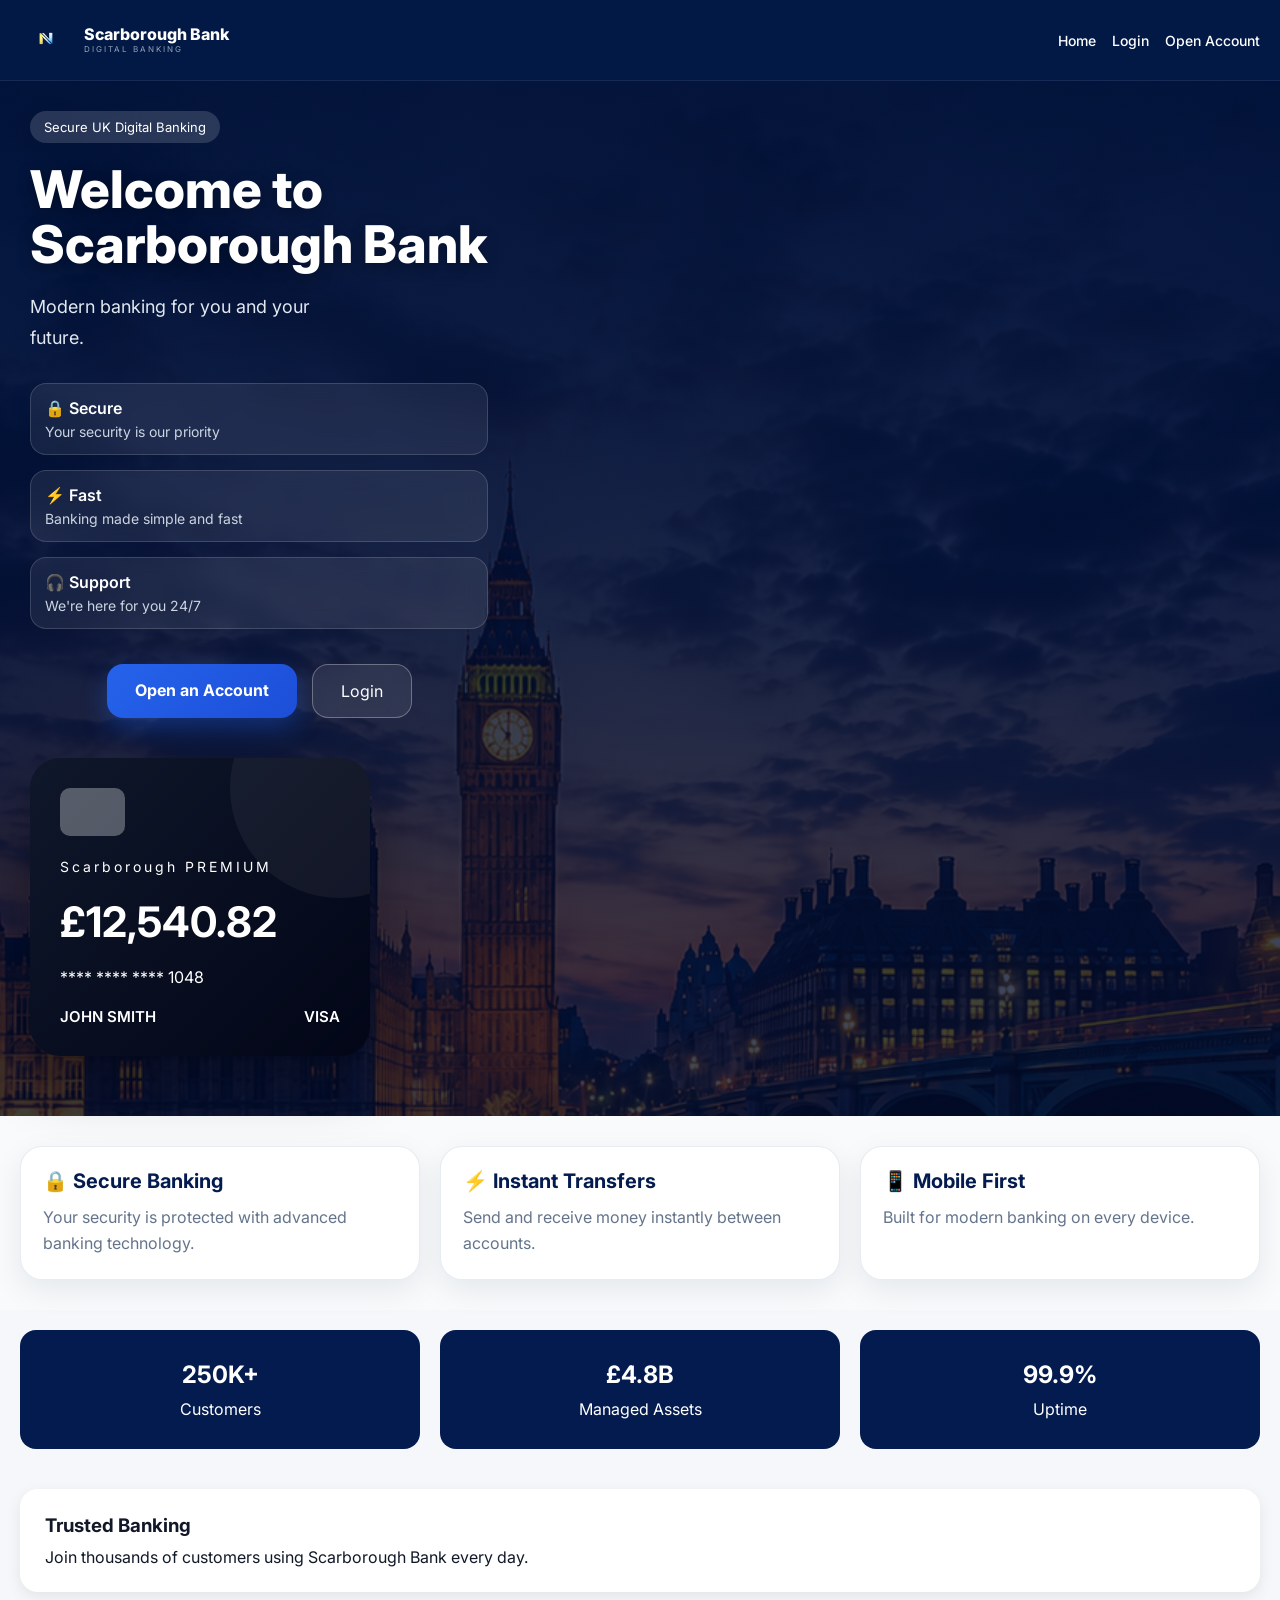
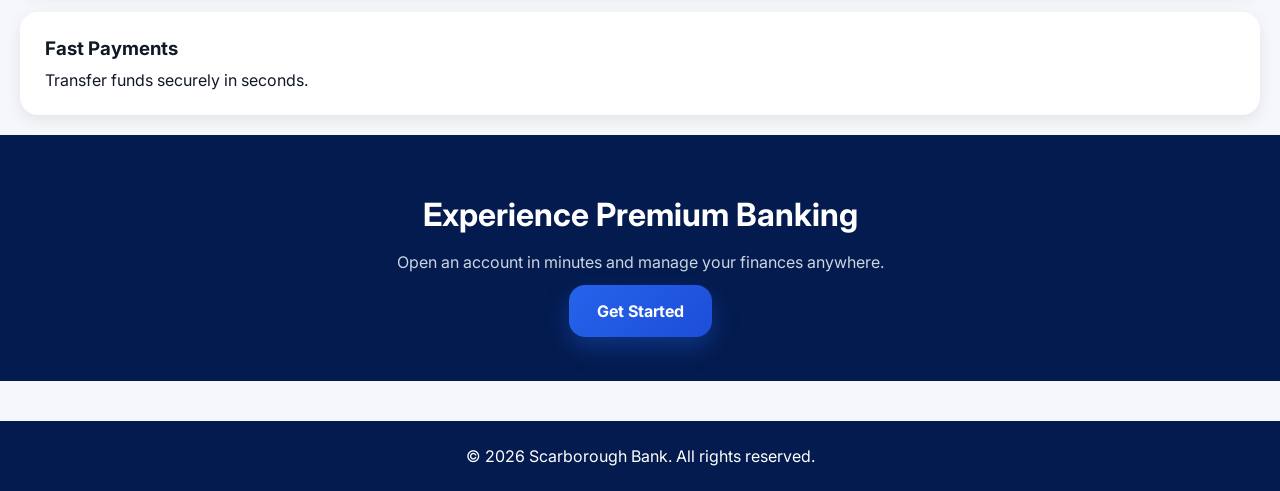
==== commit f64f25b2: "Update index.html" ====
--- a/index.html
+++ b/index.html
@@ -3,7 +3,7 @@
 <head>
     <meta charset="UTF-8">
     <meta name="viewport" content="width=device-width, initial-scale=1.0">
-    <title>Scarborough,North Yorkshire Bank</title>
+    <title>Scarborough Bank</title>
 
     <link rel="preconnect" href="https://fonts.googleapis.com">
     <link rel="preconnect" href="https://fonts.gstatic.com" crossorigin>
@@ -21,7 +21,7 @@
         <img src="northbridge-icon.PNG" alt="NorthBridge Bank">
 
         <div class="logo-text">
-            <h2>Scarborough,North Yorkshire Bank </h2>
+            <h2>Scarborough Bank </h2>
             <p>Digital Banking</p>
         </div>
 
@@ -51,7 +51,7 @@
 
     <h1>
         Welcome to<br>
-        Scarborough,North Yorkshire Bank
+        Scarborough Bank
     </h1>
 
     <p>
@@ -96,7 +96,7 @@
     <div class="chip"></div>
 
     <span class="card-type">
-        Scarborough,North Yorkshire  PREMIUM
+        Scarborough PREMIUM
     </span>
 
     <h3>£12,540.82</h3>
@@ -155,7 +155,7 @@
         <h3>Trusted Banking</h3>
         <p>
             Join thousands of customers using
-            NorthBridge Bank every day.
+            Scarborough Bank every day.
         </p>
     </div>
 
@@ -183,7 +183,7 @@
 </section>
 
 <footer>
-    <p>© 2026 NorthBridge Bank. All rights reserved.</p>
+    <p>© 2026 Scarborough Bank. All rights reserved.</p>
 </footer>
 
     <script>
--- a/style.css
+++ b/style.css
@@ -368,11 +368,89 @@
     border:1px solid #dbeafe;
     border-radius:14px;
     font-size:15px;
+    transition:border-color 0.3s ease;
 }
 
 .input-box input:focus{
     outline:none;
     border-color:#2563eb;
+    box-shadow:0 0 0 3px rgba(37,99,235,0.1);
+}
+
+.input-box input.error{
+    border-color:#dc2626;
+}
+
+/* Error message styling */
+.error-message{
+    display:block;
+    color:#dc2626;
+    font-size:13px;
+    margin-top:5px;
+    font-weight:500;
+}
+
+/* Alert styling */
+.alert{
+    padding:14px 16px;
+    border-radius:12px;
+    margin-bottom:20px;
+    font-size:14px;
+    font-weight:500;
+}
+
+.alert-error{
+    background-color:#fee2e2;
+    color:#991b1b;
+    border:1px solid #fecaca;
+}
+
+.alert-success{
+    background-color:#dcfce7;
+    color:#166534;
+    border:1px solid #bbf7d0;
+}
+
+/* Loading spinner */
+.loading-spinner{
+    display:inline-block;
+    width:16px;
+    height:16px;
+    border:2px solid rgba(37,99,235,0.3);
+    border-top-color:#2563eb;
+    border-radius:50%;
+    animation:spin 0.8s linear infinite;
+    margin-right:8px;
+    vertical-align:middle;
+}
+
+@keyframes spin {
+    to { transform:rotate(360deg); }
+}
+
+/* Submit button styling */
+.login-submit-btn{
+    width:100%;
+    margin-top:25px;
+    padding:16px;
+    border:none;
+    border-radius:14px;
+    background:#031b4e;
+    color:white;
+    font-size:16px;
+    font-weight:600;
+    cursor:pointer;
+    transition:all 0.3s ease;
+}
+
+.login-submit-btn:hover:not(:disabled){
+    background:#0b3d91;
+    box-shadow:0 4px 12px rgba(3,27,78,0.3);
+}
+
+.login-submit-btn:disabled{
+    opacity:0.7;
+    cursor:not-allowed;
 }
 
 .forgot-link{
@@ -382,18 +460,12 @@
     text-decoration:none;
     color:#2563eb;
     font-size:14px;
-}
-
-button{
-    width:100%;
-    margin-top:25px;
-    padding:16px;
-    border:none;
-    border-radius:14px;
-    background:#031b4e;
-    color:white;
-    font-size:16px;
-    font-weight:600;
+    transition:color 0.3s ease;
+}
+
+.forgot-link:hover{
+    color:#1d4ed8;
+    text-decoration:underline;
 }
 
 .divider{
@@ -411,7 +483,14 @@
     padding:15px;
     border-radius:14px;
     font-weight:600;
-}
+    transition:all 0.3s ease;
+}
+
+.create-account:hover{
+    background:#031b4e;
+    color:white;
+}
+
 /* REGISTER PAGE */
 
 .register-page{
@@ -1003,51 +1082,113 @@
     padding:20px;
 }
 
-.statement-card{
+.statement-header{
+    margin-bottom:25px;
+}
+
+.statement-header h1{
+    font-size:32px;
+    color:#031b4e;
+    margin-top:15px;
+}
+
+.statement-header p{
+    color:#64748b;
+    margin-top:8px;
+}
+
+.statement-table{
     background:white;
-    padding:25px;
-    border-radius:24px;
-    margin-top:20px;
-
-    box-shadow:
-    0 10px 25px rgba(0,0,0,.08);
-}
-
-.statement-top{
+    border-radius:16px;
+    overflow:hidden;
+    box-shadow:0 4px 12px rgba(0,0,0,0.08);
+}
+
+.statement-table table{
+    width:100%;
+    border-collapse:collapse;
+}
+
+.statement-table th{
+    background:#f1f5f9;
+    padding:16px;
+    text-align:left;
+    font-weight:600;
+    border-bottom:1px solid #e2e8f0;
+}
+
+.statement-table td{
+    padding:16px;
+    border-bottom:1px solid #e2e8f0;
+}
+
+.statement-table tr:last-child td{
+    border-bottom:none;
+}
+
+button {
+    cursor: pointer;
+    transition: all 0.3s ease;
+}
+
+/* ACCOUNT INFO */
+
+.account-info{
+    background:white;
+    padding:18px;
+    border-radius:20px;
+    margin-bottom:20px;
+    box-shadow:0 5px 15px rgba(0,0,0,.05);
+}
+
+.account-info div{
     display:flex;
-    flex-direction:column;
-    gap:15px;
+    justify-content:space-between;
+    margin-bottom:10px;
+}
+
+.account-info div:last-child{
+    margin-bottom:0;
+}
+
+.account-info small{
+    color:#64748b;
+}
+
+.account-info strong{
+    color:#031b4e;
+}
+
+/* STATS */
+
+.stats-grid{
+    display:grid;
+    grid-template-columns:repeat(3,1fr);
+    gap:12px;
     margin-bottom:25px;
 }
 
-.statement-search,
-.statement-filter{
-    width:100%;
-    padding:15px;
-    border:1px solid #dbeafe;
-    border-radius:14px;
-    font-size:15px;
+.stat-card{
     background:white;
-}
-
-.statement-search:focus,
-.statement-filter:focus{
-    outline:none;
-    border-color:#2563eb;
-}
-
-.statement-title{
-    margin-bottom:20px;
+    padding:18px;
+    border-radius:18px;
+    text-align:center;
+    box-shadow:0 5px 15px rgba(0,0,0,.05);
+}
+
+.stat-card p{
+    color:#64748b;
+    font-size:13px;
+    margin-bottom:8px;
+}
+
+.stat-card h3{
     color:#031b4e;
 }
 
-.download-btn{
-    width:100%;
-    margin-top:25px;
-    padding:18px;
-    border:none;
-    border-radius:16px;
-
+/* CREDIT SCORE */
+
+.credit-score-card{
     background:linear-gradient(
         135deg,
         #031b4e,
@@ -1055,389 +1196,467 @@
     );
 
     color:white;
-    font-size:16px;
-    font-weight:700;
-
-    box-shadow:
-    0 10px 25px rgba(3,27,78,.25);
-}
-/* PROFILE PAGE */
-
-.profile-page{
-    min-height:100vh;
-    background:#f5f7fb;
+
     padding:20px;
-}
-
-.profile-card{
-    background:linear-gradient(
-        135deg,
-        #031b4e,
-        #0b3d91
-    );
-
-    color:white;
-    text-align:center;
-
-    padding:30px;
-    border-radius:24px;
-
-    box-shadow:
-    0 10px 25px rgba(3,27,78,.25);
-
-    margin-bottom:20px;
-}
-
-.profile-avatar{
-    width:90px;
-    height:90px;
-
-    border-radius:50%;
-
-    background:white;
-    color:#031b4e;
-
-    display:flex;
-    align-items:center;
-    justify-content:center;
-
-    font-size:36px;
-    font-weight:800;
-
-    margin:0 auto 15px;
-}
-
-.profile-status{
-    color:#cbd5e1;
-    margin-top:8px;
-}
-
-.details-card{
-    background:white;
-
-    border-radius:24px;
-
-    padding:25px;
-
-    box-shadow:
-    0 10px 25px rgba(0,0,0,.08);
-}
-
-.detail-row{
+
+    border-radius:22px;
+
     display:flex;
     justify-content:space-between;
     align-items:center;
 
-    padding:16px 0;
-
-    border-bottom:1px solid #e2e8f0;
-}
-
-.detail-row:last-child{
-    border-bottom:none;
-}
-
-.detail-row span{
+    margin-bottom:25px;
+}
+
+.score-status{
+    background:rgba(255,255,255,.2);
+    padding:8px 14px;
+    border-radius:20px;
+    font-weight:600;
+}
+
+/* STATUS BOX */
+
+.status-box{
+    background:white;
+    padding:18px;
+    border-radius:18px;
+    margin-bottom:25px;
+    box-shadow:0 5px 15px rgba(0,0,0,.05);
+    font-weight:600;
+    color:#16a34a;
+}
+
+/* PREMIUM HEADER */
+
+.welcome{
+    font-size:15px;
+    color:#64748b;
+    font-weight:600;
+}
+
+#currentDate{
+    color:#94a3b8;
+    font-size:13px;
+    margin-top:4px;
+    margin-bottom:4px;
+}
+
+/* BETTER TRANSACTIONS */
+
+.transaction{
+    border-left:4px solid #031b4e;
+}
+
+/* ===== PREMIUM DASHBOARD UPGRADE ===== */
+
+.account-info{
+background:white;
+border-radius:28px;
+padding:28px;
+margin-bottom:25px;
+box-shadow:0 10px 30px rgba(0,0,0,.05);
+display:grid;
+gap:18px;
+}
+
+.account-info div{
+display:flex;
+justify-content:space-between;
+align-items:center;
+}
+
+.account-info small{
+color:#64748b;
+}
+
+.account-info strong{
+color:#031b4e;
+font-weight:700;
+}
+
+.balance-card{
+background:linear-gradient(
+135deg,
+#001f5c,
+#003d99
+);
+
+color:white;
+padding:35px;
+border-radius:30px;
+margin-bottom:25px;
+box-shadow:
+0 20px 50px rgba(0,31,92,.35);
+position:relative;
+overflow:hidden;
+
+}
+
+.balance-card::before{
+content:””;
+
+position:absolute;
+width:250px;
+height:250px;
+border-radius:50%;
+background:rgba(255,255,255,.08);
+top:-120px;
+right:-70px;
+
+}
+
+.balance-card h1{
+font-size:56px;
+margin:15px 0;
+}
+
+.stats-grid{
+display:grid;
+grid-template-columns:repeat(3,1fr);
+gap:15px;
+margin-bottom:30px;
+}
+
+.stat-card{
+background:white;
+border-radius:24px;
+padding:20px;
+text-align:center;
+box-shadow:0 10px 25px rgba(0,0,0,.05);
+}
+
+.stat-card p{
+color:#64748b;
+margin-bottom:12px;
+}
+
+.stat-card h3{
+color:#031b4e;
+font-size:18px;
+}
+
+.bank-card-preview{
+
+background:
+linear-gradient(
+135deg,
+#0f172a,
+#020617
+);
+color:white;
+border-radius:30px;
+padding:30px;
+margin-bottom:30px;
+box-shadow:
+0 25px 60px rgba(0,0,0,.3);
+position:relative;
+overflow:hidden;
+
+}
+
+.bank-card-preview::before{
+
+content:"";
+position:absolute;
+width:220px;
+height:220px;
+border-radius:50%;
+background:rgba(255,255,255,.05);
+right:-80px;
+top:-80px;
+
+}
+
+.credit-score-card{
+
+background:linear-gradient(
+135deg,
+#001f5c,
+#0b3d91
+);
+color:white;
+border-radius:30px;
+padding:30px;
+display:flex;
+justify-content:space-between;
+align-items:center;
+margin-bottom:25px;
+box-shadow:
+0 15px 35px rgba(0,31,92,.25);
+
+}
+
+.score-status{
+
+background:rgba(255,255,255,.15);
+padding:12px 20px;
+border-radius:30px;
+font-weight:700;
+
+}
+
+.status-box{
+background:white;
+padding:24px;
+border-radius:24px;
+margin-bottom:25px;
+box-shadow:0 8px 20px rgba(0,0,0,.05);
+font-size:18px;
+}
+
+.transaction{
+
+background:white;
+padding:24px;
+border-radius:24px;
+margin-bottom:15px;
+box-shadow:
+0 8px 25px rgba(0,0,0,.05);
+display:flex;
+justify-content:space-between;
+align-items:center;
+border-left:5px solid #031b4e;
+
+}
+
+.transaction h4{
+font-size:18px;
+}
+
+.transaction span{
+color:#64748b;
+}
+
+.insight-card{
+
+background:white;
+border-radius:24px;
+padding:25px;
+margin-top:15px;
+box-shadow:
+0 10px 25px rgba(0,0,0,.05);
+font-size:18px;
+line-height:1.7;
+
+}
+
+.dashboard{
+padding-bottom:100px;
+}
+/* ===== DASHBOARD TOP SECTION FIX ===== */
+
+.top-bar{
+display:flex;
+justify-content:space-between;
+align-items:flex-start;
+margin-bottom:20px;
+}
+
+.profile{
+width:60px;
+height:60px;
+border-radius:50%;
+background:#031b4e;
+color:white;
+display:flex;
+align-items:center;
+justify-content:center;
+font-size:22px;
+font-weight:700;
+}
+
+.profile-area{
+display:flex;
+flex-direction:column;
+align-items:center;
+gap:6px;
+}
+
+.logout-btn{
+font-size:13px;
+color:#dc2626;
+font-weight:700;
+}
+
+.welcome{
+font-size:13px;
+color:#64748b;
+}
+
+.dashboard h1{
+font-size:28px;
+margin-top:6px;
+margin-bottom:0;
+}
+
+/* ACCOUNT INFO CARD */
+
+.account-info{
+background:white;
+border-radius:24px;
+padding:22px;
+margin-bottom:22px;
+
+
+row-gap:18px;
+box-shadow:0 8px 25px rgba(0,0,0,.05);
+
+}
+
+.account-info p{
+margin:0;
+color:#64748b;
+font-size:15px;
+}
+
+.account-info strong{
+color:#031b4e;
+font-size:16px;
+font-weight:700;
+}
+
+/* BALANCE CARD UPGRADE */
+
+.balance-card{
+background:linear-gradient(
+135deg,
+#031b4e,
+#0b3d91
+);
+
+border-radius:32px;
+padding:28px;
+box-shadow:
+0 20px 40px rgba(3,27,78,.25);
+margin-bottom:25px;
+
+}
+
+.balance-card h1{
+font-size:58px;
+font-weight:800;
+line-height:1;
+}
+
+.balance-card p{
+font-size:16px;
+}
+
+.balance-card span{
+font-size:18px;
+}
+
+/* INCOME CARDS */
+
+.stats-row{
+display:grid;
+grid-template-columns:repeat(3,1fr);
+gap:16px;
+margin-bottom:30px;
+}
+
+.stat-card{
+background:white;
+padding:20px;
+border-radius:24px;
+text-align:center;
+
+box-shadow:
+0 6px 18px rgba(0,0,0,.05);
+
+}
+
+.stat-card h3{
+color:#64748b;
+font-size:14px;
+font-weight:500;
+}
+
+.stat-card h2{
+color:#031b4e;
+margin-top:10px;
+}
+
+/* MOBILE */
+
+@media(max-width:768px){
+
+.dashboard{
+    padding:16px;
+}
+.top-bar{
+    margin-bottom:16px;
+}
+.dashboard h1{
+    font-size:24px;
+}
+.account-info{
+    padding:18px;
+    row-gap:16px;
+}
+.balance-card{
+    padding:24px;
+}
+.balance-card h1{
+    font-size:52px;
+}
+.profile{
+    width:56px;
+    height:56px;
+}
+
+}
+
+.top-bar{
+    display:flex;
+    justify-content:space-between;
+    align-items:flex-start;
+    margin-bottom:25px;
+}
+
+.user-info h1{
+    font-size:42px;
+    font-weight:800;
+    color:#031b4e;
+    margin-top:5px;
+}
+
+.user-info .tier{
+    display:inline-block;
+    background:#031b4e;
+    color:white;
+    padding:6px 14px;
+    border-radius:20px;
+    font-size:13px;
+    font-weight:600;
+    margin-bottom:10px;
+}
+
+.user-info .date{
     color:#64748b;
     font-size:14px;
-}
-
-.detail-row strong{
-    color:#031b4e;
-    text-align:right;
-}
-
-.profile-btn{
-    width:100%;
-
-    margin-top:20px;
-
-    padding:18px;
-
-    border:none;
-
-    border-radius:16px;
-
-    background:linear-gradient(
-        135deg,
-        #031b4e,
-        #0b3d91
-    );
-
-    color:white;
-
-    font-size:16px;
-
+    margin-bottom:6px;
+}
+
+.user-info .login-time{
+    color:#334155;
+    font-size:15px;
+    font-weight:500;
+}
+
+.profile{
+    width:70px;
+    height:70px;
+    border-radius:50%;
+    background:#031b4e;
+    color:white;
+    font-size:28px;
     font-weight:700;
-
-    box-shadow:
-    0 10px 25px rgba(3,27,78,.25);
-}
-/* CARDS PAGE */
-
-.cards-page{
-    min-height:100vh;
-    background:#f5f7fb;
-    padding:20px;
-}
-
-.premium-card{
-
-    background:linear-gradient(
-        135deg,
-        #031b4e,
-        #0b3d91
-    );
-
-    color:white;
-
-    padding:30px;
-
-    border-radius:28px;
-
-    margin-top:20px;
-
-    box-shadow:
-    0 15px 35px rgba(3,27,78,.25);
-}
-
-.card-brand{
-    font-size:12px;
-    letter-spacing:3px;
-    opacity:.9;
-}
-
-.card-chip{
-    width:60px;
-    height:45px;
-
-    background:rgba(255,255,255,.3);
-
-    border-radius:10px;
-
-    margin:25px 0;
-}
-
-.premium-card h2{
-    letter-spacing:3px;
-    margin-bottom:25px;
-}
-
-.card-info{
-    display:flex;
-    justify-content:space-between;
-    margin-top:20px;
-}
-
-.card-info small{
-    color:#cbd5e1;
-}
-
-.card-info p{
-    margin-top:5px;
-    font-weight:600;
-}
-
-.visa-logo{
-    text-align:right;
-    margin-top:25px;
-    font-size:24px;
-    font-weight:800;
-}
-
-.card-options{
-    margin-top:25px;
-
-    display:grid;
-
-    grid-template-columns:repeat(2,1fr);
-
-    gap:15px;
-}
-
-.option-card{
-
-    background:white;
-
-    padding:20px;
-
-    border-radius:18px;
-
-    text-align:center;
-
-    font-weight:600;
-
-    color:#031b4e;
-
-    box-shadow:
-    0 5px 15px rgba(0,0,0,.08);
-}
-
-@media(max-width:768px){
-
-    .card-options{
-        grid-template-columns:1fr;
-    }
-
-    .premium-card h2{
-        font-size:22px;
-    }
-}
-/* NOTIFICATIONS PAGE */
-
-.notifications-page{
-    min-height:100vh;
-    background:#f5f7fb;
-    padding:20px;
-}
-
-.notification-card{
-
-    background:white;
-
-    border-radius:20px;
-
-    padding:20px;
-
-    margin-bottom:15px;
-
-    display:flex;
-
-    gap:15px;
-
-    align-items:flex-start;
-
-    box-shadow:
-    0 5px 15px rgba(0,0,0,.08);
-
-    transition:.3s;
-}
-
-.notification-card:hover{
-    transform:translateY(-3px);
-}
-
-.notification-icon{
-
-    width:55px;
-    height:55px;
-
-    border-radius:50%;
-
-    background:#eff6ff;
-
-    display:flex;
-
-    align-items:center;
-
-    justify-content:center;
-
-    font-size:24px;
-
-    flex-shrink:0;
-}
-
-.notification-card h3{
-    color:#031b4e;
-    margin-bottom:6px;
-}
-
-.notification-card p{
-    color:#64748b;
-    margin-bottom:8px;
-    line-height:1.5;
-}
-
-.notification-card span{
-    font-size:13px;
-    color:#94a3b8;
-}
-/* SETTINGS PAGE */
-
-.settings-page{
-    min-height:100vh;
-    background:#f5f7fb;
-    padding:20px;
-}
-
-.settings-card{
-
-    background:white;
-
-    border-radius:24px;
-
-    padding:20px;
-
-    margin-bottom:20px;
-
-    box-shadow:
-    0 5px 15px rgba(0,0,0,.08);
-}
-
-.setting-item{
-
-    display:flex;
-
-    justify-content:space-between;
-
-    align-items:center;
-
-    padding:18px 0;
-
-    border-bottom:1px solid #e2e8f0;
-
-    color:#031b4e;
-
-    font-weight:600;
-}
-
-.setting-item:last-child{
-    border-bottom:none;
-}
-
-.security-score{
-
-    text-align:center;
-
-    padding:20px 0;
-}
-
-.security-score h1{
-
-    font-size:48px;
-
-    color:#16a34a;
-
-    margin-bottom:10px;
-}
-
-.security-score p{
-
-    color:#64748b;
 }
 
 .logout-btn{
-
-    width:100%;
-
-    padding:18px;
-
-    border:none;
-
-    border-radius:16px;
-
-    background:linear-gradient(
-        135deg,
-        #dc2626,
-        #b91c1c
-    );
-
-    color:white;
-
-    font-size:16px;
-
+    color:#dc2626;
     font-weight:700;
-
-    box-shadow:
-    0 10px 25px rgba(220,38,38,.25);
-}
+    margin-top:8px;
+}
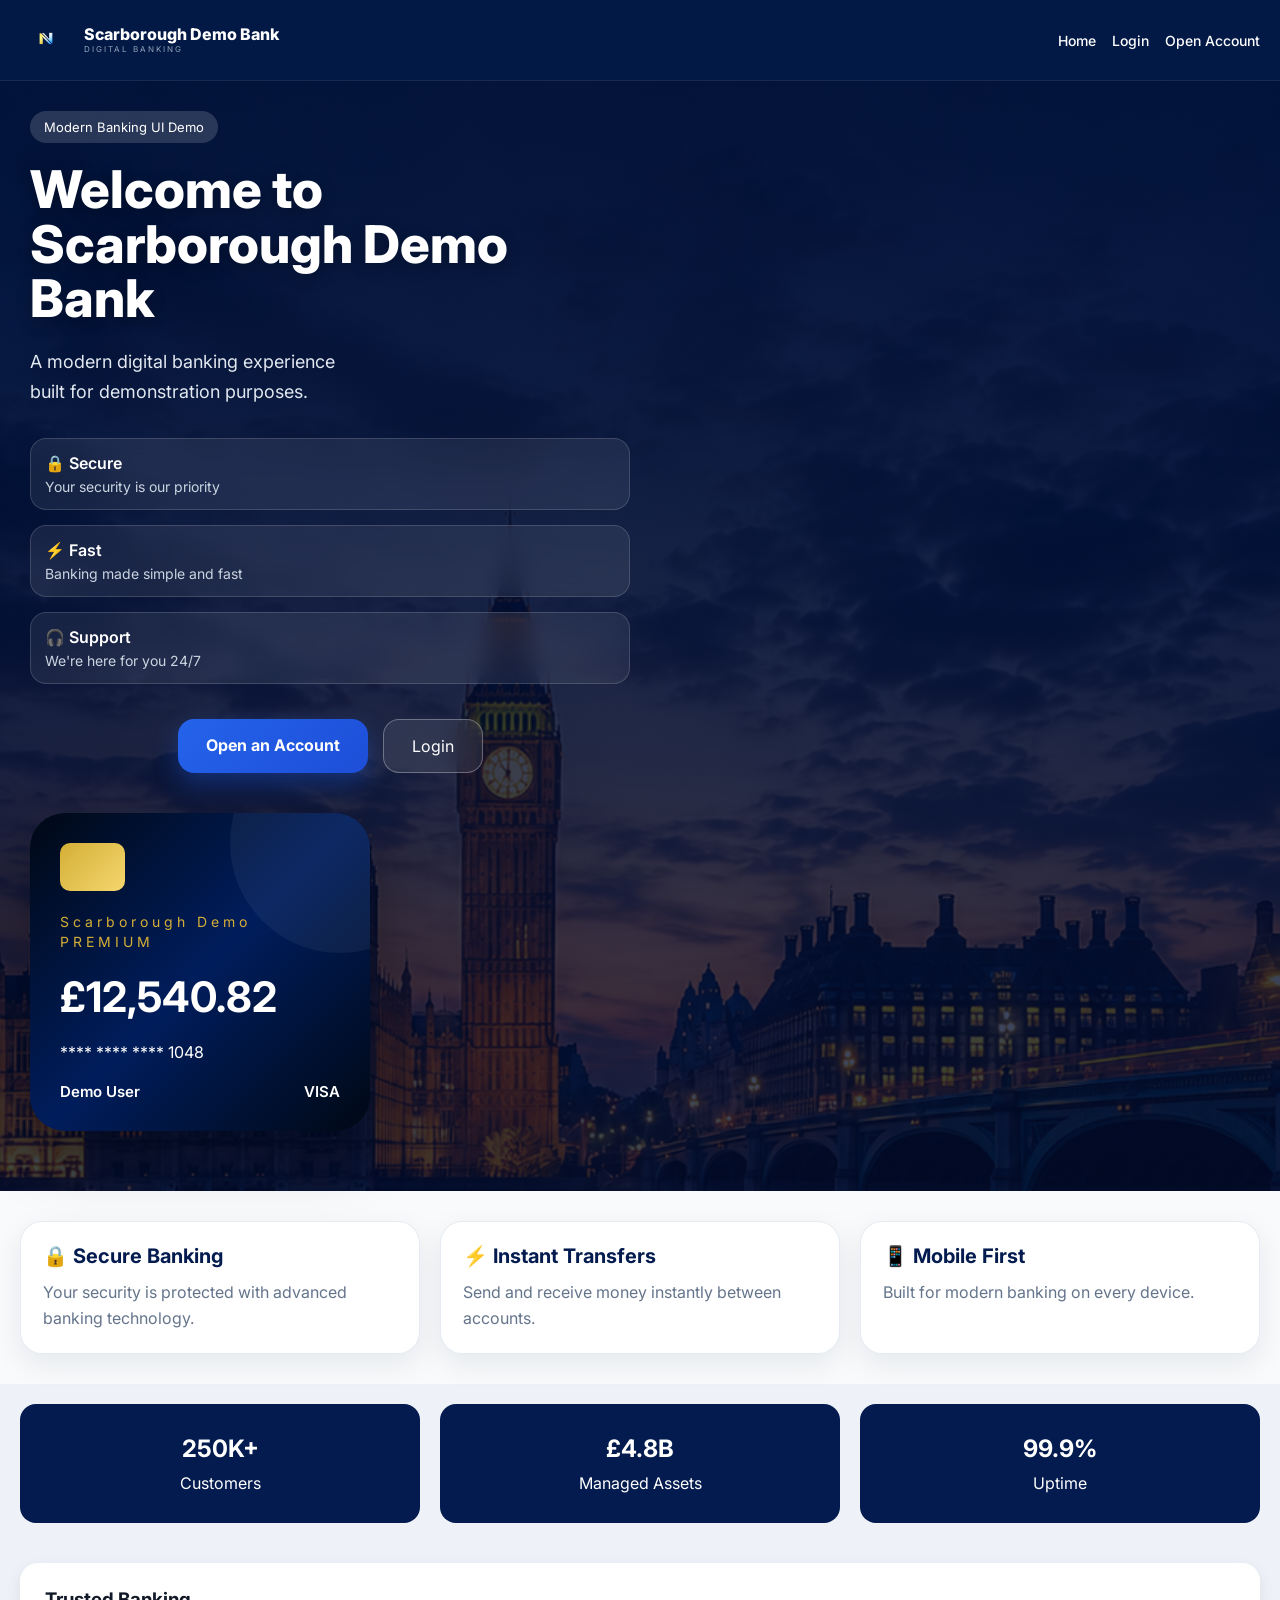
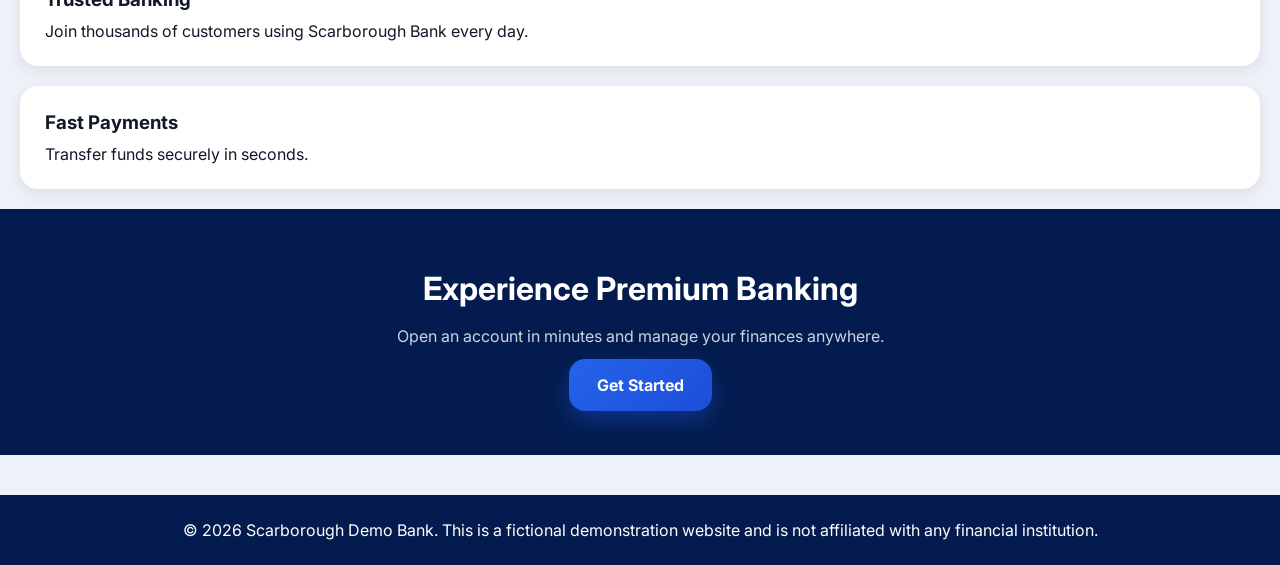
==== commit 93917fbb: "Update index.html" ====
--- a/index.html
+++ b/index.html
@@ -3,7 +3,7 @@
 <head>
     <meta charset="UTF-8">
     <meta name="viewport" content="width=device-width, initial-scale=1.0">
-    <title>Scarborough Bank</title>
+    <title>Scarborough Demo Bank</title>
 
     <link rel="preconnect" href="https://fonts.googleapis.com">
     <link rel="preconnect" href="https://fonts.gstatic.com" crossorigin>
@@ -21,7 +21,7 @@
         <img src="northbridge-icon.PNG" alt="NorthBridge Bank">
 
         <div class="logo-text">
-            <h2>Scarborough Bank </h2>
+            <h2>Scarborough Demo Bank </h2>
             <p>Digital Banking</p>
         </div>
 
@@ -46,16 +46,16 @@
     <div class="hero-content">
 
     <span class="hero-badge">
-        Secure UK Digital Banking
+        Modern Banking UI Demo
     </span>
 
     <h1>
         Welcome to<br>
-        Scarborough Bank
+        Scarborough Demo Bank 
     </h1>
 
     <p>
-        Modern banking for you and your future.
+        A modern digital banking experience built for demonstration purposes.
     </p>
 
     <div class="feature-list">
@@ -96,7 +96,7 @@
     <div class="chip"></div>
 
     <span class="card-type">
-        Scarborough PREMIUM
+        Scarborough Demo PREMIUM
     </span>
 
     <h3>£12,540.82</h3>
@@ -104,7 +104,7 @@
     <p>**** **** **** 1048</p>
 
     <div class="card-bottom">
-        <span>JOHN SMITH</span>
+        <span>Demo User</span>
         <span>VISA</span>
     </div>
 
@@ -183,7 +183,9 @@
 </section>
 
 <footer>
-    <p>© 2026 Scarborough Bank. All rights reserved.</p>
+    <p>
+        © 2026 Scarborough Demo Bank. This is a fictional demonstration website and is not affiliated with any financial institution.
+    </p>
 </footer>
 
     <script>
--- a/style.css
+++ b/style.css
@@ -1660,3 +1660,749 @@
     font-weight:700;
     margin-top:8px;
 }
+
+/* PREMIUM ESTATE THEME */
+
+body{
+    background: #eef2f8;
+}
+
+/* TOP SECTION */
+
+.top-bar{
+    background: linear-gradient(135deg,#071b52,#0f327d);
+    color:white;
+    padding:30px;
+    border-radius:0 0 35px 35px;
+    margin-bottom:25px;
+    box-shadow:0 15px 40px rgba(0,0,0,.15);
+}
+
+.welcome{
+    color:#d4af37;
+    font-weight:700;
+    letter-spacing:1px;
+    text-transform:uppercase;
+}
+
+#userName{
+    color:white;
+    font-size:42px;
+    font-weight:800;
+}
+
+.last-login,
+#currentDate{
+    color:rgba(255,255,255,.8);
+}
+
+/* PROFILE */
+
+.profile{
+    background:linear-gradient(135deg,#d4af37,#f5d76e);
+    color:#071b52;
+    font-weight:800;
+    border:3px solid white;
+    box-shadow:0 10px 20px rgba(0,0,0,.15);
+}
+
+/* ESTATE INFORMATION */
+
+.account-info{
+    background:white;
+    border-radius:30px;
+    padding:28px;
+    box-shadow:0 20px 50px rgba(0,0,0,.08);
+    border:1px solid rgba(212,175,55,.2);
+}
+
+.account-info small{
+    color:#64748b;
+    font-size:14px;
+}
+
+.account-info strong{
+    color:#071b52;
+    font-size:20px;
+    font-weight:800;
+}
+
+/* ESTATE VALUE CARD */
+
+.balance-card{
+    background:
+    linear-gradient(
+    135deg,
+    #071b52,
+    #0f327d,
+    #1647b8
+    );
+
+    border-radius:35px;
+    padding:35px;
+    color:white;
+    box-shadow:0 25px 60px rgba(7,27,82,.35);
+    position:relative;
+    overflow:hidden;
+}
+
+.balance-card::before{
+    content:"";
+    position:absolute;
+    width:300px;
+    height:300px;
+    background:rgba(255,255,255,.05);
+    border-radius:50%;
+    top:-120px;
+    right:-100px;
+}
+
+.balance-card p{
+    color:rgba(255,255,255,.8);
+}
+
+.balance-card h1{
+    font-size:64px;
+    font-weight:800;
+    margin:15px 0;
+}
+
+.balance-card span{
+    color:rgba(255,255,255,.8);
+}
+
+/* PROBATE WARNING */
+
+.insight-card{
+    background:white;
+    border-radius:30px;
+    padding:20px;
+    box-shadow:0 15px 40px rgba(0,0,0,.08);
+}
+
+.insight-card h3{
+    color:#b91c1c;
+    font-size:24px;
+}
+
+/* STATS */
+
+.stat-card{
+    background:white;
+    border-radius:25px;
+    box-shadow:0 10px 30px rgba(0,0,0,.08);
+    transition:.3s;
+}
+
+.stat-card:hover{
+    transform:translateY(-6px);
+}
+
+.stat-card h3{
+    color:#071b52;
+    font-size:24px;
+}
+
+/* BANK CARD */
+
+.bank-card-preview{
+    background:
+    linear-gradient(
+    135deg,
+    #000814,
+    #001d5c,
+    #000814
+    );
+
+    border-radius:35px;
+    color:white;
+    box-shadow:0 25px 60px rgba(0,0,0,.25);
+}
+
+.chip{
+    background:linear-gradient(
+    135deg,
+    #d4af37,
+    #f5d76e
+    );
+}
+
+.card-type{
+    color:#d4af37;
+    letter-spacing:4px;
+}
+
+/* ACTION BUTTONS */
+
+.action-card{
+    background:white;
+    border-radius:25px;
+    box-shadow:0 10px 25px rgba(0,0,0,.08);
+    transition:.3s;
+}
+
+.action-card:hover{
+    transform:translateY(-6px);
+    background:#071b52;
+    color:white;
+}
+
+/* CREDIT SCORE */
+
+.credit-score-card{
+    background:linear-gradient(
+    135deg,
+    #071b52,
+    #1647b8
+    );
+
+    color:white;
+    border-radius:30px;
+    box-shadow:0 20px 50px rgba(0,0,0,.15);
+}
+
+.score-status{
+    background:rgba(255,255,255,.15);
+    color:white;
+}
+
+/* TRANSACTIONS */
+
+.transaction{
+    background:white;
+    border-radius:25px;
+    box-shadow:0 10px 25px rgba(0,0,0,.06);
+}
+
+.transaction h4{
+    color:#071b52;
+}
+
+.positive{
+    color:#16a34a;
+    font-weight:800;
+}
+
+.negative{
+    color:#dc2626;
+    font-weight:800;
+}
+
+/* SECTION TITLES */
+
+.section-title h3{
+    color:#071b52;
+    font-size:32px;
+    font-weight:800;
+}
+
+.balance-card h1{
+font-size: clamp(42px, 8vw, 72px);
+line-height: 1;
+word-break: keep-all;
+}
+.profile-area{
+display:flex;
+flex-direction:column;
+align-items:center;
+gap:8px;
+}
+.probate-alert{
+padding:20px;
+font-size:15px;
+}
+
+.estate-progress{
+background:white;
+padding:18px;
+border-radius:18px;
+margin:20px 0;
+}
+
+.progress-bar{
+height:10px;
+background:#e5e7eb;
+border-radius:20px;
+margin-top:10px;
+overflow:hidden;
+}
+
+.progress-fill{
+width:92%;
+height:100%;
+background:#0a2a73;
+border-radius:20px;
+}
+*{
+box-sizing:border-box;
+}
+
+body{
+overflow-x:hidden;
+}
+
+.dashboard{
+width:100%;
+max-width:100%;
+overflow:hidden;
+}
+.balance-card{
+padding:24px;
+border-radius:32px;
+}
+
+.balance-card h1{
+font-size:48px;
+font-weight:800;
+line-height:1;
+}
+@media(max-width:768px){
+
+    .stats-grid{
+        grid-template-columns:1fr 1fr;
+        gap:10px;
+    }
+
+    .stat-card{
+        padding:12px;
+        min-height:90px;
+    }
+
+    .stat-card p{
+        font-size:12px;
+        margin-bottom:4px;
+    }
+
+    .stat-card h3{
+        font-size:14px;
+        margin:0;
+    }
+}
+
+    .stat-card h3{
+        font-size:18px;
+        line-height:1.2;
+    }
+
+    .account-info div{
+        flex-direction:column;
+        align-items:flex-start;
+        gap:6px;
+        margin-bottom:18px;
+    }
+
+    .account-info strong{
+        font-size:16px;
+        line-height:1.3;
+        word-break:break-word;
+    }
+}
+@media(max-width:768px){
+
+    .stat-card{
+        padding:10px;
+        height:95px;
+    }
+
+}
+/* MOBILE DASHBOARD HEADER FIX */
+
+@media(max-width:768px){
+
+    .top-bar{
+        padding:20px;
+        overflow:hidden;
+    }
+
+    #userName{
+        font-size:28px;
+        line-height:1.1;
+        word-break:break-word;
+    }
+
+    .profile{
+        width:58px;
+        height:58px;
+        font-size:24px;
+    }
+
+    .profile-area{
+        margin-left:10px;
+        gap:4px;
+    }
+
+    .logout-btn{
+        font-size:11px;
+    }
+
+}
+/* PROFILE + NOTIFICATION + SETTINGS */
+
+.header-actions{
+    display:flex;
+    align-items:center;
+    gap:12px;
+}
+
+.header-icon{
+    width:42px;
+    height:42px;
+    border-radius:50%;
+    background:rgba(255,255,255,.15);
+    color:white;
+    display:flex;
+    align-items:center;
+    justify-content:center;
+    font-size:18px;
+    cursor:pointer;
+    transition:.3s;
+}
+
+.header-icon:hover{
+    background:rgba(255,255,255,.25);
+    transform:translateY(-2px);
+}
+
+.profile{
+    width:60px;
+    height:60px;
+    border-radius:50%;
+    background:linear-gradient(135deg,#d4af37,#f5d76e);
+    color:#071b52;
+    display:flex;
+    align-items:center;
+    justify-content:center;
+    font-size:24px;
+    font-weight:800;
+    border:3px solid white;
+}
+
+@media(max-width:768px){
+
+    .header-actions{
+        gap:8px;
+    }
+
+    .header-icon{
+        width:36px;
+        height:36px;
+        font-size:16px;
+    }
+
+    .profile{
+        width:52px;
+        height:52px;
+        font-size:20px;
+    }
+
+}
+/* PROFILE PAGE */
+
+.profile-page{
+    min-height:100vh;
+    background:#eef2f8;
+    padding:20px;
+}
+
+.profile-card{
+    background:linear-gradient(
+    135deg,
+    #071b52,
+    #1647b8
+    );
+
+    color:white;
+    text-align:center;
+    padding:35px 25px;
+    border-radius:30px;
+    margin-bottom:25px;
+
+    box-shadow:
+    0 20px 50px rgba(7,27,82,.20);
+}
+
+.profile-avatar{
+    width:90px;
+    height:90px;
+    border-radius:50%;
+    background:linear-gradient(
+    135deg,
+    #d4af37,
+    #f5d76e
+    );
+
+    color:#071b52;
+    font-size:40px;
+    font-weight:800;
+
+    display:flex;
+    align-items:center;
+    justify-content:center;
+
+    margin:0 auto 15px;
+
+    border:4px solid white;
+}
+
+.profile-card h2{
+    font-size:32px;
+    margin-bottom:8px;
+}
+
+.profile-status{
+    color:#d4af37;
+    font-weight:700;
+    letter-spacing:1px;
+}
+
+.details-card{
+    background:white;
+    border-radius:28px;
+    padding:25px;
+
+    box-shadow:
+    0 10px 30px rgba(0,0,0,.06);
+}
+
+.detail-row{
+    display:flex;
+    justify-content:space-between;
+    align-items:flex-start;
+
+    padding:16px 0;
+
+    border-bottom:1px solid #e5e7eb;
+}
+
+.detail-row:last-child{
+    border-bottom:none;
+}
+
+.detail-row span{
+    color:#64748b;
+    font-size:14px;
+}
+
+.detail-row strong{
+    color:#071b52;
+    font-size:15px;
+    text-align:right;
+    max-width:55%;
+}
+
+.profile-btn{
+    width:100%;
+    margin-top:25px;
+
+    border:none;
+    border-radius:20px;
+
+    padding:18px;
+
+    background:linear-gradient(
+    135deg,
+    #071b52,
+    #1647b8
+    );
+
+    color:white;
+    font-size:16px;
+    font-weight:700;
+
+    box-shadow:
+    0 10px 25px rgba(7,27,82,.25);
+}
+
+/* SETTINGS PAGE */
+
+.settings-page{
+    min-height:100vh;
+    background:#eef2f8;
+    padding:20px;
+}
+
+.settings-card{
+    background:white;
+    border-radius:28px;
+    padding:22px;
+    margin-bottom:20px;
+
+    box-shadow:
+    0 10px 30px rgba(0,0,0,.06);
+}
+
+.setting-item{
+    display:flex;
+    justify-content:space-between;
+    align-items:center;
+
+    padding:18px 0;
+
+    border-bottom:1px solid #e5e7eb;
+
+    font-size:15px;
+    font-weight:600;
+    color:#071b52;
+}
+
+.setting-item:last-child{
+    border-bottom:none;
+}
+
+.settings-card h3{
+    color:#071b52;
+    margin-bottom:15px;
+    font-size:22px;
+}
+
+.security-score{
+    text-align:center;
+}
+
+.security-score h1{
+    font-size:60px;
+    color:#16a34a;
+    margin-bottom:10px;
+}
+
+.security-score p{
+    color:#64748b;
+    font-size:15px;
+}
+
+.settings-page .logout-btn{
+    width:100%;
+    border:none;
+
+    padding:18px;
+
+    border-radius:20px;
+
+    background:linear-gradient(
+    135deg,
+    #dc2626,
+    #b91c1c
+    );
+
+    color:white;
+    font-size:16px;
+    font-weight:700;
+
+    margin-top:15px;
+
+    box-shadow:
+    0 10px 25px rgba(220,38,38,.25);
+}
+
+/* MOBILE */
+
+@media(max-width:768px){
+
+    .settings-card{
+        padding:18px;
+    }
+
+    .setting-item{
+        font-size:14px;
+        padding:16px 0;
+    }
+
+    .security-score h1{
+        font-size:48px;
+    }
+
+}
+
+/* NOTIFICATIONS PAGE */
+
+.notifications-page{
+    min-height:100vh;
+    background:#eef2f8;
+    padding:20px;
+}
+
+.notification-card{
+    background:white;
+    border-radius:24px;
+    padding:18px;
+    margin-bottom:15px;
+
+    display:flex;
+    gap:15px;
+    align-items:flex-start;
+
+    box-shadow:0 10px 25px rgba(0,0,0,.06);
+
+    transition:.3s;
+}
+
+.notification-card:hover{
+    transform:translateY(-3px);
+}
+
+.notification-icon{
+    width:55px;
+    height:55px;
+
+    display:flex;
+    align-items:center;
+    justify-content:center;
+
+    border-radius:16px;
+
+    background:#f1f5f9;
+
+    font-size:24px;
+
+    flex-shrink:0;
+}
+
+.notification-card h3{
+    color:#071b52;
+    font-size:17px;
+    margin-bottom:6px;
+}
+
+.notification-card p{
+    color:#64748b;
+    font-size:14px;
+    line-height:1.5;
+    margin-bottom:8px;
+}
+
+.notification-card span{
+    color:#94a3b8;
+    font-size:12px;
+    font-weight:600;
+}
+
+/* MOBILE */
+
+@media(max-width:768px){
+
+    .notification-card{
+        padding:16px;
+        gap:12px;
+    }
+
+    .notification-icon{
+        width:48px;
+        height:48px;
+        font-size:20px;
+    }
+
+    .notification-card h3{
+        font-size:15px;
+    }
+
+    .notification-card p{
+        font-size:13px;
+    }
+}
+.notification-content{
+    flex:1;
+}
+
+.notification-card{
+    align-items:center;
+}
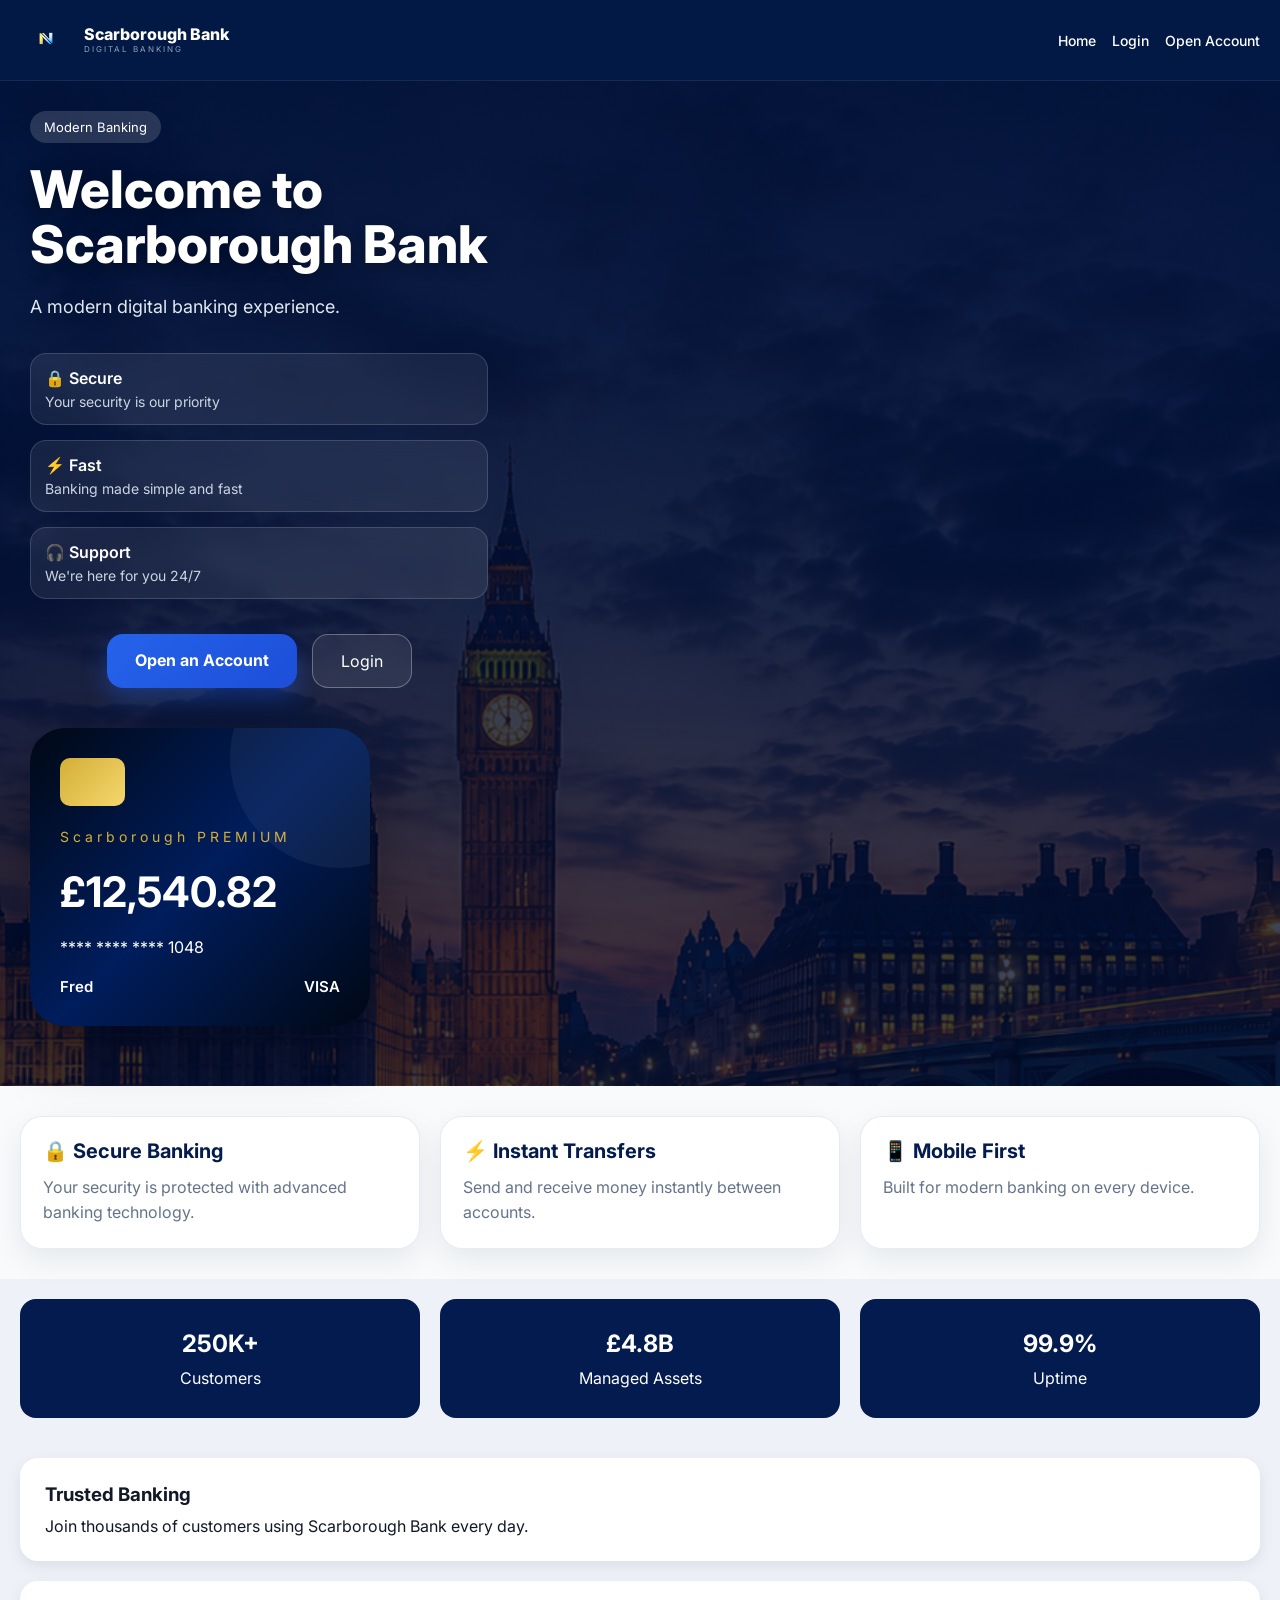
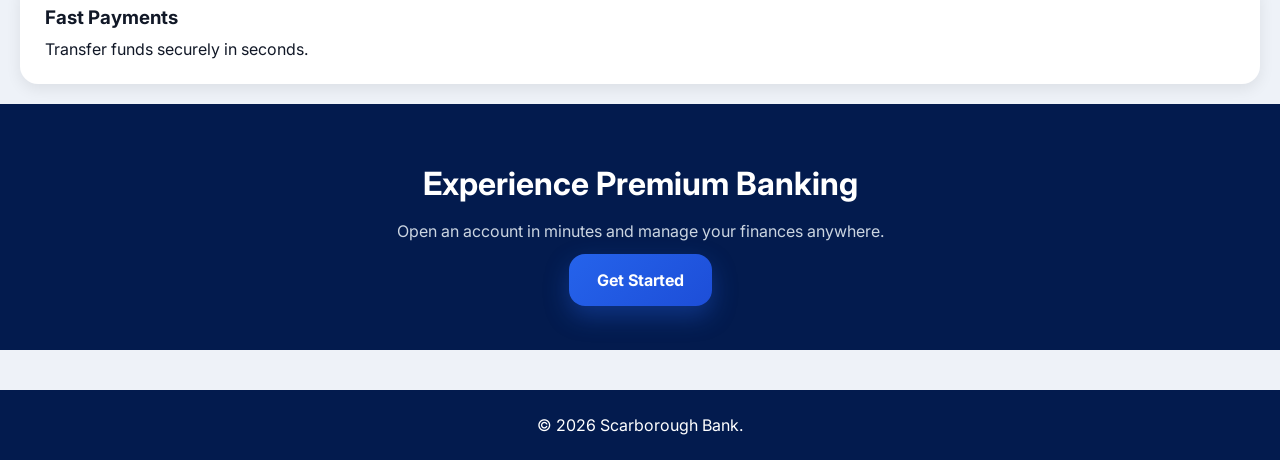
==== commit f4a116fa: "Update index.html" ====
--- a/index.html
+++ b/index.html
@@ -3,7 +3,7 @@
 <head>
     <meta charset="UTF-8">
     <meta name="viewport" content="width=device-width, initial-scale=1.0">
-    <title>Scarborough Demo Bank</title>
+    <title>Scarborough  Bank</title>
 
     <link rel="preconnect" href="https://fonts.googleapis.com">
     <link rel="preconnect" href="https://fonts.gstatic.com" crossorigin>
@@ -18,10 +18,10 @@
 
     <div class="logo-container">
 
-        <img src="northbridge-icon.PNG" alt="NorthBridge Bank">
+        <img src="northbridge-icon.PNG" alt="Scarborough Demo Bank">
 
         <div class="logo-text">
-            <h2>Scarborough Demo Bank </h2>
+            <h2>Scarborough  Bank </h2>
             <p>Digital Banking</p>
         </div>
 
@@ -46,16 +46,16 @@
     <div class="hero-content">
 
     <span class="hero-badge">
-        Modern Banking UI Demo
+        Modern Banking 
     </span>
 
     <h1>
         Welcome to<br>
-        Scarborough Demo Bank 
+        Scarborough  Bank 
     </h1>
 
     <p>
-        A modern digital banking experience built for demonstration purposes.
+        A modern digital banking experience.
     </p>
 
     <div class="feature-list">
@@ -96,7 +96,7 @@
     <div class="chip"></div>
 
     <span class="card-type">
-        Scarborough Demo PREMIUM
+        Scarborough PREMIUM
     </span>
 
     <h3>£12,540.82</h3>
@@ -104,7 +104,7 @@
     <p>**** **** **** 1048</p>
 
     <div class="card-bottom">
-        <span>Demo User</span>
+        <span>Fred </span>
         <span>VISA</span>
     </div>
 
@@ -184,7 +184,7 @@
 
 <footer>
     <p>
-        © 2026 Scarborough Demo Bank. This is a fictional demonstration website and is not affiliated with any financial institution.
+        © 2026 Scarborough  Bank.
     </p>
 </footer>
 
